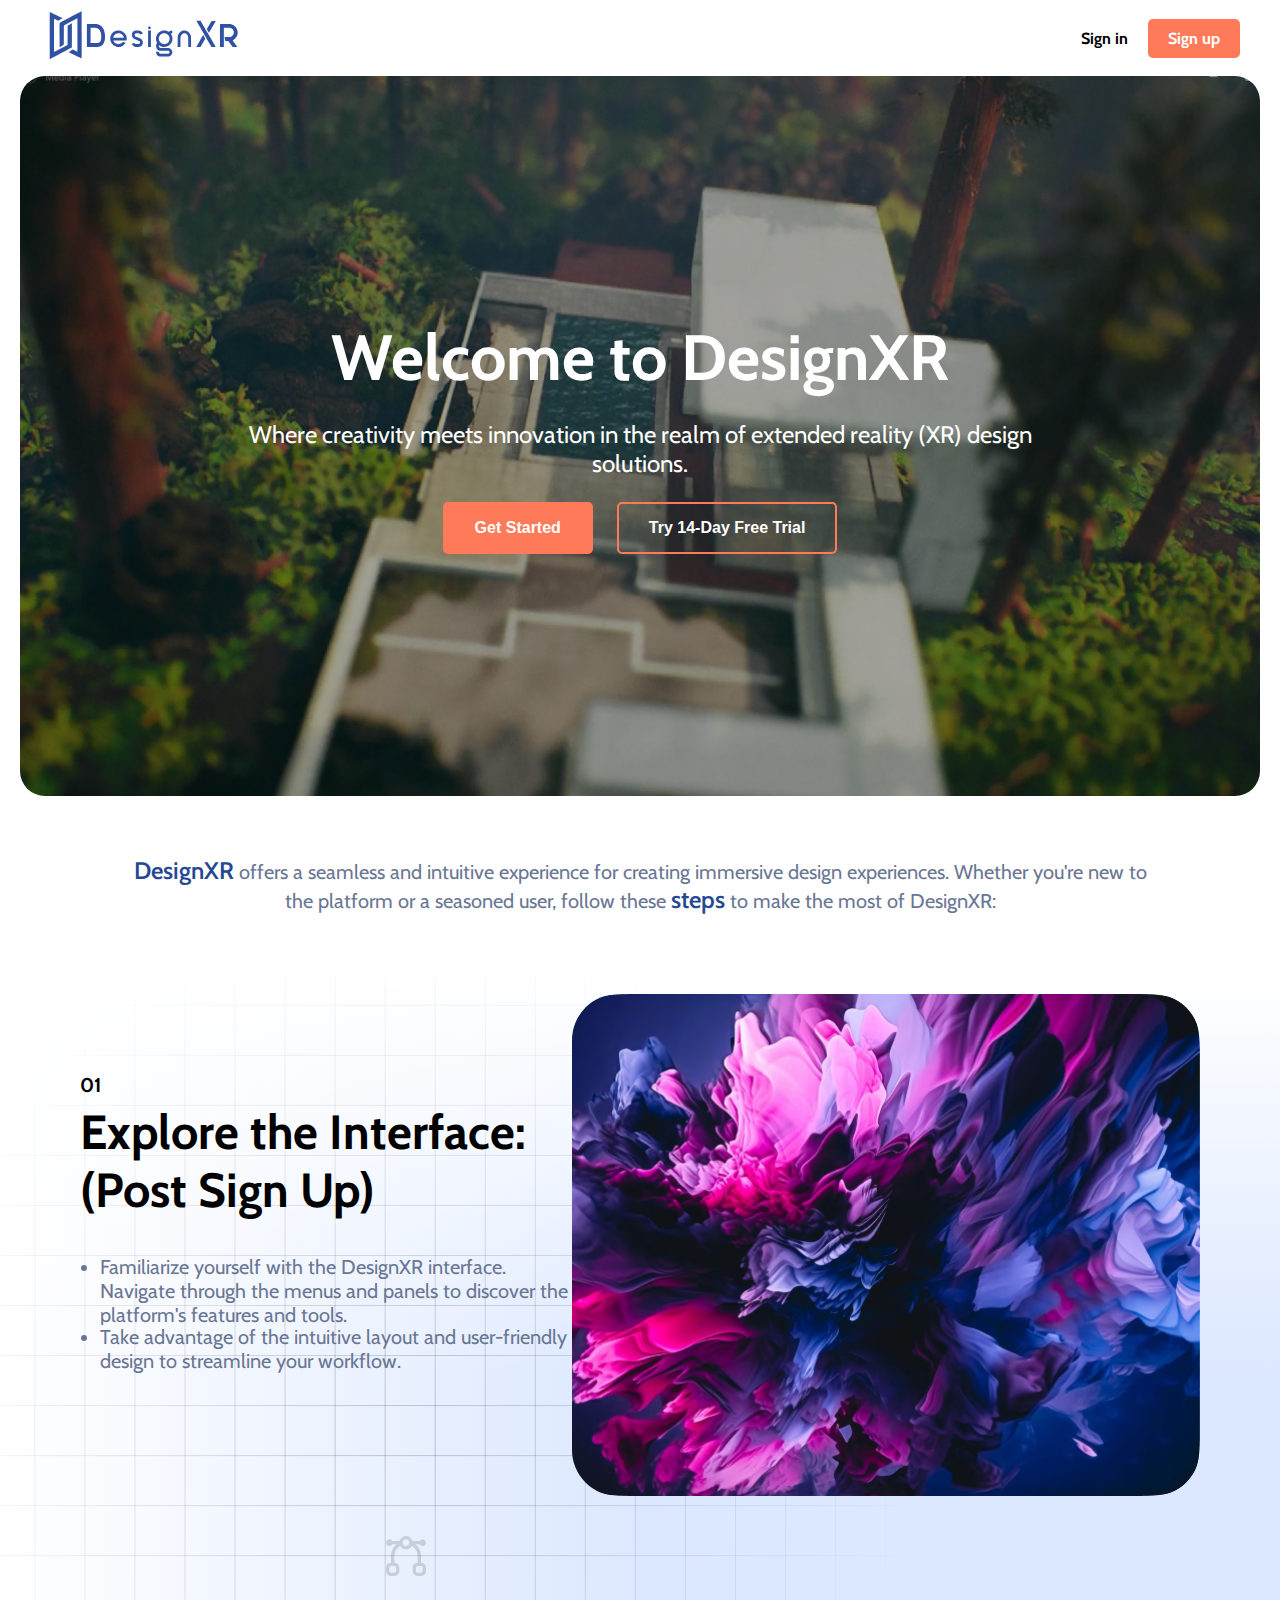
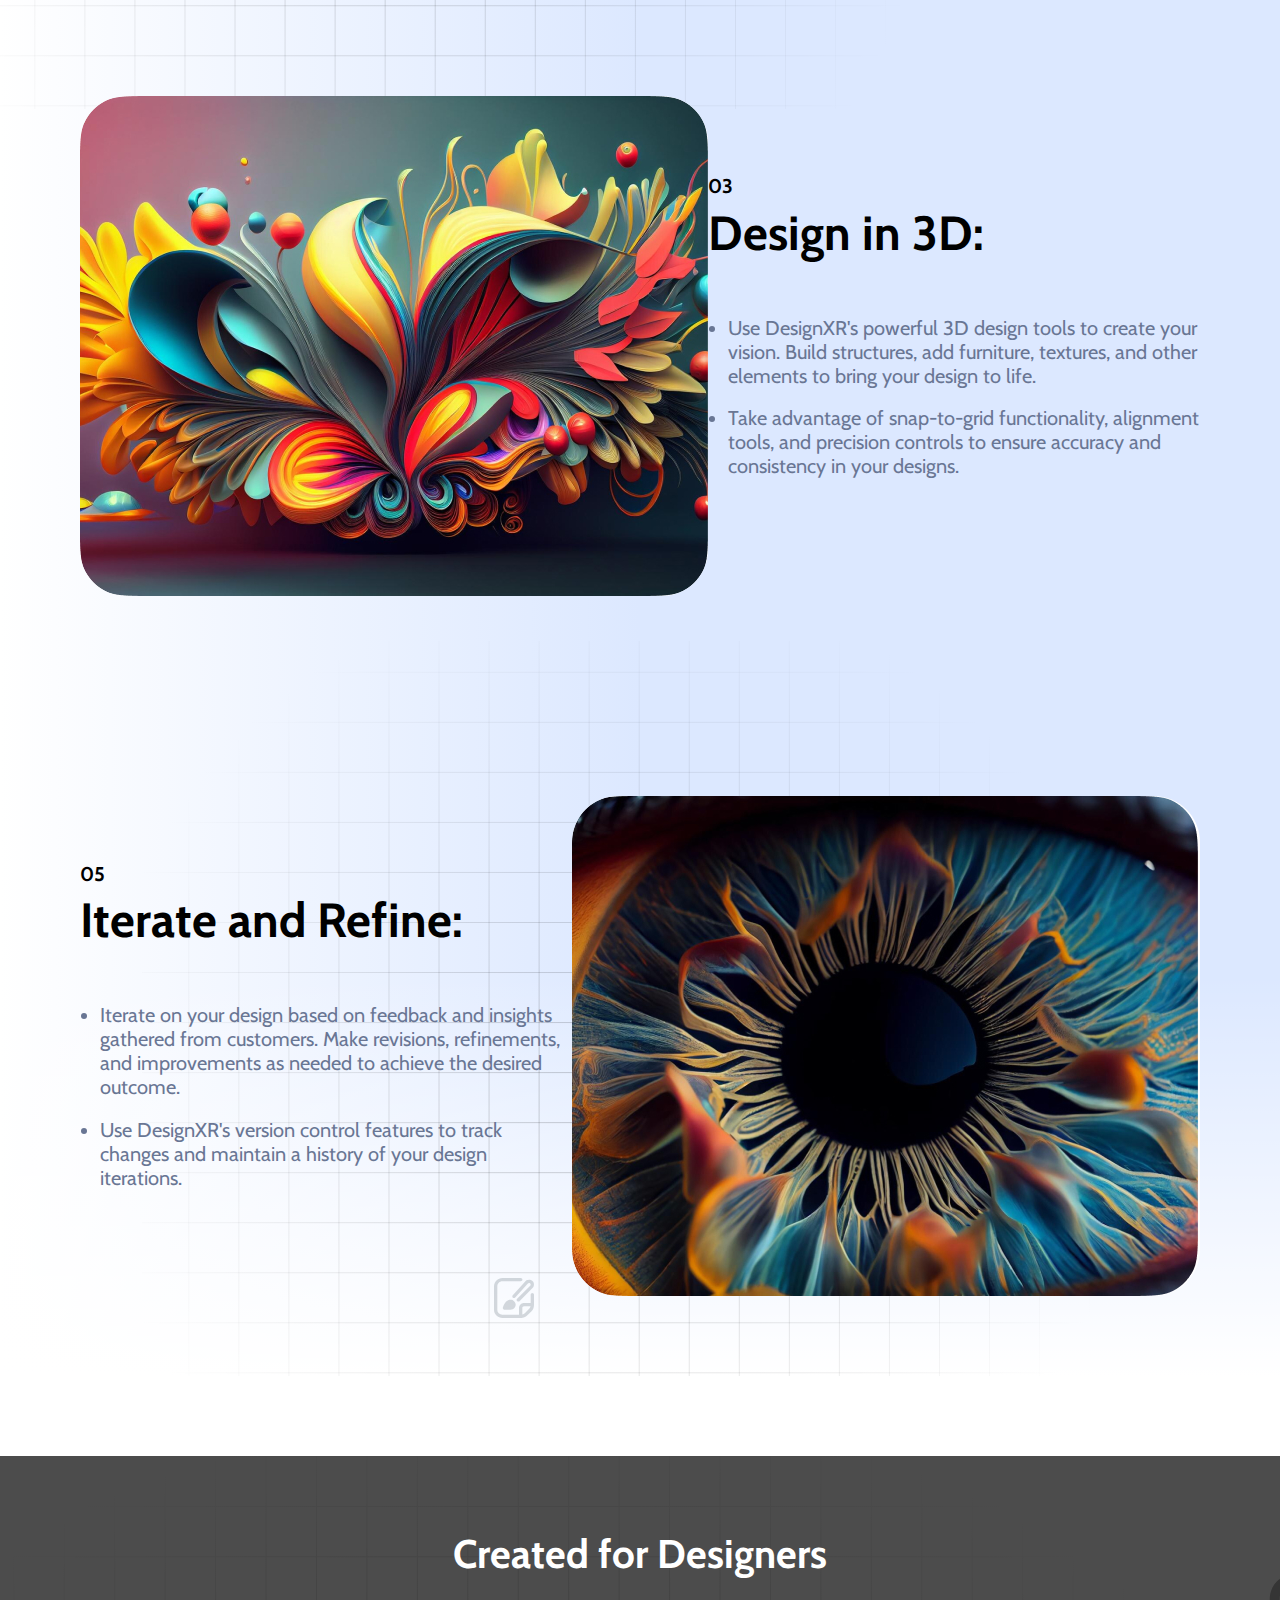
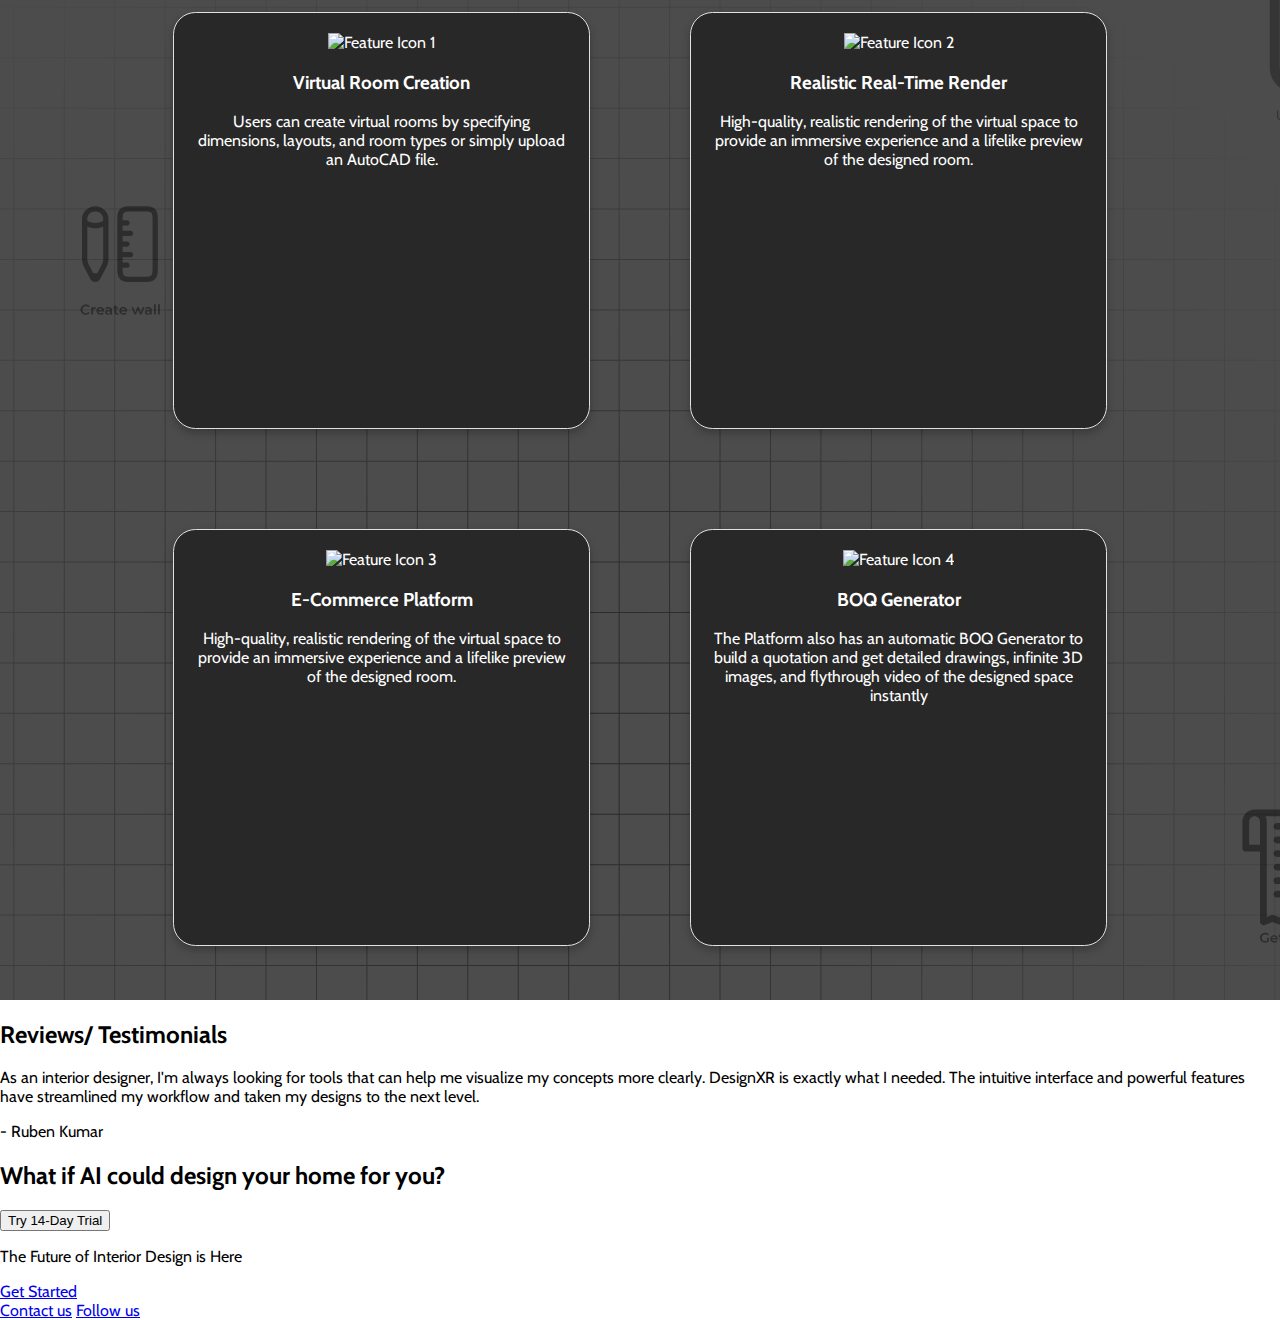
==== index.html @ db1ee795 "Landing page - Initial commit" ====
<!DOCTYPE html>
<html lang="en">
  <head>
    <meta charset="UTF-8" />
    <meta name="viewport" content="width=device-width, initial-scale=1.0" />
    <title>DesignXR</title>
    <link rel="preconnect" href="https://fonts.googleapis.com" />
    <link rel="preconnect" href="https://fonts.gstatic.com" crossorigin />
    <link
      href="https://fonts.googleapis.com/css2?family=Cabin:ital,wght@0,400..700;1,400..700&display=swap"
      rel="stylesheet"
    />
    <link rel="stylesheet" href="styles.css" />
  </head>
  <body>
    <header>
      <nav class="navbar">
        <div class="logo"><img src="assets/logo.svg" /></div>
        <div class="nav-links">
          <a href="#">Sign in</a>
          <a href="#" class="signup-btn">Sign up</a>
        </div>
      </nav>
      <div class="hero-section">
        <div class="hero-content">
          <h1>Welcome to DesignXR</h1>
          <p>
            Where creativity meets innovation in the realm of extended reality
            (XR) design solutions.
          </p>
          <div class="hero-buttons">
            <button class="cta-button">Get Started</button>
            <button class="cta-button secondary">Try 14-Day Free Trial</button>
          </div>
        </div>
      </div>
    </header>
    <main>
      <section class="intro-section">
        <p>
          <span class="blue-24">DesignXR</span> offers a seamless and intuitive
          experience for creating immersive design experiences. Whether you're
          new to the platform or a seasoned user, follow these
          <span class="blue-24">steps</span> to make the most of DesignXR:
        </p>
      </section>
      <section class="feature-section">
        <div class="feature-card left content-1">
          <div class="feature-content">
            <div class="vertical-scroll card-count syncscroll" name="section-1">
              <h2 class="scroll-item">01</h2>
              <h2 class="scroll-item">02</h2>
            </div>

            <div
              class="vertical-scroll card-heading syncscroll"
              name="section-1"
              style="max-height: 120px"
            >
              <h1 class="scroll-item">
                <div>Explore the Interface:</div>
                (Post Sign Up)
              </h1>
              <h1 class="scroll-item">Create a New Project:</h1>
            </div>

            <div
              class="vertical-scroll card-point-1 syncscroll"
              name="section-1"
              style="max-height: 70px"
            >
              <ul>
                <li>
                  Familiarize yourself with the DesignXR interface. Navigate
                  through the menus and panels to discover the platform's
                  features and tools.
                </li>
              </ul>
              <ul>
                <li>
                  Start by creating a new project from scratch or choose from a
                  template to kickstart your design process.
                </li>
              </ul>
            </div>
            <div
              class="vertical-scroll card-point-2 syncscroll"
              name="section-1"
              style="max-height: 70px"
            >
              <ul>
                <li>
                  Take advantage of the intuitive layout and user-friendly
                  design to streamline your workflow.
                </li>
              </ul>
              <ul>
                <li>
                  Name your project and set the appropriate settings, such as
                  dimensions and units, to match your design requirements.
                </li>
              </ul>
            </div>
          </div>
          <div
            class="feature-images horizontal-scroll syncscroll"
            name="section-1"
          >
            <img src="assets/steps/step1.jpeg" alt="Step 1 - Image" />
            <img src="assets/steps/step2.jpeg" alt="Step 2 - Image" />
          </div>
        </div>
        <div class="feature-card right content-2">
          <div class="feature-content">
            <div class="vertical-scroll card-count syncscroll" name="section-2">
              <h2 class="scroll-item">03</h2>
              <h2 class="scroll-item">04</h2>
            </div>

            <div
              class="vertical-scroll card-heading syncscroll"
              name="section-2"
            >
              <h1 class="scroll-item">Design in 3D:</h1>
              <h1 class="scroll-item">Customize and Personalize:</h1>
            </div>

            <div
              class="vertical-scroll card-point-1 syncscroll"
              name="section-2"
            >
              <ul>
                <li>
                  Use DesignXR's powerful 3D design tools to create your vision.
                  Build structures, add furniture, textures, and other elements
                  to bring your design to life.
                </li>
              </ul>
              <ul>
                <li>
                  Take advantage of snap-to-grid functionality, alignment tools,
                  and precision controls to ensure accuracy and consistency in
                  your designs.
                </li>
              </ul>
            </div>
            <div
              class="vertical-scroll card-point-2 syncscroll"
              name="section-2"
            >
              <ul>
                <li>
                  Take advantage of snap-to-grid functionality, alignment tools,
                  and precision controls to ensure accuracy and consistency in
                  your designs.
                </li>
              </ul>
              <ul>
                <li>
                  Tailor your design to meet your exact specifications. Adjust
                  colors, materials, lighting, and other parameters to achieve
                  the desired look and feel.
                </li>
              </ul>
            </div>
          </div>
          <div
            class="feature-images horizontal-scroll syncscroll"
            name="section-2"
          >
            <img src="assets/steps/step3.jpeg" alt="Step 3 - Image" />
            <img src="assets/steps/step4.jpeg" alt="Step 4 - Image" />
          </div>
        </div>
        <div class="feature-card left content-3">
          <div class="feature-content">
            <div class="vertical-scroll card-count syncscroll" name="section-3">
              <h2 class="scroll-item">05</h2>
              <h2 class="scroll-item">06</h2>
            </div>

            <div
              class="vertical-scroll card-heading syncscroll"
              name="section-3"
            >
              <h1 class="scroll-item">Iterate and Refine:</h1>
              <h1 class="scroll-item">Finalize and Export:</h1>
            </div>

            <div
              class="vertical-scroll card-point-1 syncscroll"
              name="section-3"
              style="max-height: 115px"
            >
              <ul style="margin-bottom: 50px">
                <li>
                  Iterate on your design based on feedback and insights gathered
                  from customers. Make revisions, refinements, and improvements
                  as needed to achieve the desired outcome.
                </li>
              </ul>
              <ul>
                <li>
                  Once you're satisfied with your design, finalize it for
                  presentation or delivery. Export high-quality images, videos,
                  or interactive experiences to share with others or incorporate
                  into your project deliverables.
                </li>
              </ul>
            </div>
            <div
              class="vertical-scroll card-point-2 syncscroll"
              name="section-3"
              style="max-height: 90px"
            >
              <ul style="margin-bottom: 40px">
                <li>
                  Use DesignXR's version control features to track changes and
                  maintain a history of your design iterations.
                </li>
              </ul>
              <ul>
                <li>
                  Choose the appropriate file format and resolution to ensure
                  compatibility and optimal performance across different
                  platforms and devices.
                </li>
              </ul>
            </div>
          </div>
          <div
            class="feature-images horizontal-scroll syncscroll"
            name="section-3"
          >
            <img src="assets/steps/step5.jpeg" alt="Step 5 - Image" />
            <img src="assets/steps/step6.jpeg" alt="Step 6 - Image" />
          </div>
        </div>
      </section>
      <section class="features-section">
        <h2 class="features-title">Created for Designers</h2>
        <div class="features-grid">
          <div class="feature-item">
            <img src="https://via.placeholder.com/100" alt="Feature Icon 1" />
            <h3>Virtual Room Creation</h3>
            <p>
              Users can create virtual rooms by specifying dimensions, layouts,
              and room types or simply upload an AutoCAD file.
            </p>
          </div>
          <div class="feature-item">
            <img src="https://via.placeholder.com/100" alt="Feature Icon 2" />
            <h3>Realistic Real-Time Render</h3>
            <p>
              High-quality, realistic rendering of the virtual space to provide
              an immersive experience and a lifelike preview of the designed
              room.
            </p>
          </div>
          <div class="feature-item">
            <img src="https://via.placeholder.com/100" alt="Feature Icon 3" />
            <h3>E-Commerce Platform</h3>
            <p>
              High-quality, realistic rendering of the virtual space to provide
              an immersive experience and a lifelike preview of the designed
              room.
            </p>
          </div>
          <div class="feature-item">
            <img src="https://via.placeholder.com/100" alt="Feature Icon 4" />
            <h3>BOQ Generator</h3>
            <p>
              The Platform also has an automatic BOQ Generator to build a
              quotation and get detailed drawings, infinite 3D images, and
              flythrough video of the designed space instantly
            </p>
          </div>
        </div>
      </section>
      <section class="testimonials-section">
        <h2>Reviews/ Testimonials</h2>
        <div class="testimonial">
          <p>
            As an interior designer, I'm always looking for tools that can help
            me visualize my concepts more clearly. DesignXR is exactly what I
            needed. The intuitive interface and powerful features have
            streamlined my workflow and taken my designs to the next level.
          </p>
          <p class="author">- Ruben Kumar</p>
        </div>
      </section>
      <section class="cta-section">
        <h2>What if AI could design your home for you?</h2>
        <button class="cta-button">Try 14-Day Trial</button>
      </section>
    </main>
    <footer>
      <p>The Future of Interior Design is Here</p>
      <div class="footer-links">
        <a href="#">Get Started</a>
        <div class="social-links">
          <a href="#">Contact us</a>
          <a href="#">Follow us</a>
        </div>
      </div>
    </footer>

    <script src="syncscroll.js"></script>
  </body>
</html>
---- styles.css ----
/* styles.css */

body, html {
    margin: 0;
    padding: 0;
    font-family: "Cabin", Arial, sans-serif;
}

header {
    padding: 0px 20px;
    text-align: center;
}

.navbar {
    display: flex;
    justify-content: space-between;
    align-items: center;
    padding: 10px 20px;
}

.navbar .logo {
    font-size: 24px;
    font-weight: bold;
}

.navbar .nav-links {
    display: flex;
    gap: 20px;
    align-items: baseline;
}

.navbar .nav-links a {
    text-decoration: none;
    color: #000;
    font-weight: bold;
}

.navbar .signup-btn {
    background-color: #ff7a59;
    color: #fff !important;
    padding: 10px 20px;
    border-radius: 5px;
}

.hero-section {
    background-image: url('assets/background/bg1.jpeg');
    background-size: cover;
    background-position: center;
    color: #fff;
    padding: 60px 20px;
    text-align: center;
    border-radius: 25px;
    height: 600px;
    display: flex;
    align-items: center;
    justify-content: center;
}

.hero-section h1 {
    font-size: 64px;
    font-weight: 700;
    margin: 0;
}

.hero-section p {
    font-size: 24px;
    max-width: 846px;
}

.hero-buttons {
    margin-top: 20px;
}

.hero-buttons .cta-button {
    background-color: #ff7a59;
    color: #fff;
    border: 2px solid #ff7a59;
    padding: 15px 30px;
    border-radius: 5px;
    margin: 0 10px;
    cursor: pointer;
    font-size: 16px;
    font-weight: bold;
}

.hero-buttons .cta-button.secondary {
    background-color: transparent;
}

.intro-section {
    padding: 40px 20px;
    text-align: center;
    display: flex;
    justify-content: center;
    align-items: center;
}

.intro-section p{
    max-width: 1024px;
    font-size: 20px;
    font-weight: 400;
    color: #697694;
}

.intro-section p .blue-24{
    font-size: 24px;
    font-weight: 600;
    color: #254794;
}


.feature-section {
    display: flex;
    flex-wrap: wrap;
    justify-content: center;
    padding: 0px 80px;
    gap: 20px;
    background: 
    url('assets/background/grid-bg2.svg') top left no-repeat,
    url('assets/background/grid-bg3.svg') bottom right no-repeat,
    linear-gradient(to top, rgba(255,255,255,1) 0%, rgba(255,255,255,0) 20%, rgba(255,255,255,0) 100%),
    linear-gradient(to bottom, rgba(255,255,255,1) 0%, rgba(255,255,255,0) 20%, rgba(255,255,255,0) 100%),
    linear-gradient(to right, transparent 0%,rgba(220,232,255,0.5) 25%, rgba(220,232,255,1) 50%, rgba(220,232,255,1) 100%),
    linear-gradient(to bottom, rgba(255,255,255,0) 0%, rgba(255,255,255,0) 20%, rgba(255,255,255,1) 50%, rgba(255,255,255,0) 80%, rgba(255,255,255,0) 100%);
    /* Adjust the size and position of the images if needed */
    background-size: auto, auto, contain, cover, cover; /* Adjust sizes as needed */
}

.feature-card {
    background-size: contain;
    display: flex;
    align-items: center;
    justify-content: space-between;
    flex: 0 0 100%;
    scroll-snap-align: start;
    box-sizing: border-box;
    padding: 80px 0;
}

.content-1{
    padding-top: 0;
}

.feature-card.right {
    flex-direction: row-reverse;
}

.vertical-scroll{
    display: flex;
    flex-direction: column;
    overflow-y: auto; /* Enable vertical scroll */
    scroll-snap-type: y mandatory;
    scroll-behavior: smooth;
    scrollbar-width: none; /* Hide scrollbar for Firefox */
    -ms-overflow-style: none;  /* Hide scrollbar for Internet Explorer and Edge */
}

.vertical-scroll.card-count{
    max-height: 20px;
}

.vertical-scroll.card-heading{
    margin-top: 8px;
    max-height: 80px;
}

.vertical-scroll.card-point-1{
    margin-top: 32px;
    max-height: 90px;
}

.vertical-scroll.card-point-2{
    max-height: 90px;
}

.vertical-scroll .scroll-item{
    scroll-snap-align: start;
    flex: 0 0 100%;
}

.feature-card .feature-content h2{
    flex: 0 0 100%;
    font-size: 20px;
    font-weight: 700;
    line-height: 20px;
    margin-bottom: 8px;
}

.feature-card .feature-content h1{
    flex: 0 0 100%;
    font-size: 48px;
    font-weight: 700;
    margin-top: 0;
}

.feature-card .feature-content ul{
    flex: 0 0 100%;
    font-size: 20px;
    font-weight: 400;
    margin-top: 0;
    max-width: 580px;
    color: #697694;
    margin-left: -20px;
}

.horizontal-scroll{
    display: flex;
    overflow-x: auto; /* Enable horizontal scroll */
    scroll-snap-type: x mandatory;
    scroll-behavior: smooth;
    scrollbar-width: none; /* Hide scrollbar for Firefox */
    -ms-overflow-style: none;  /* Hide scrollbar for Internet Explorer and Edge */
}

.feature-card img {
    flex: 0 0 100%;
    scroll-snap-align: start;
    border-radius: 5px;
    margin-left: 20px;
}

.feature-card .feature-images{
    max-width: 628px;
    border-radius: 46px;
    margin-top: 20px;
}

.features-section {
    background-image: url('assets/background/grid-bg4.svg');
    background-size: cover;
    background-color: rgba(0,0,0,0.7);
    height: 1064px;
    margin-top: 80px;
    padding: 40px 10px;
    text-align: center;
}

.features-title{
    font-size: 40px;
    font-weight: 700;
    color: #fff;
    line-height: 50px;
}

.features-grid {
    display: flex;
    flex-wrap: wrap;
    justify-content: center;
    gap: 100px;
    margin-top: 20px;
}

.feature-item {
    flex: 1 1 calc(50% - 10px);
    text-align: center;
    background-color: #282828;
    color: #fff;
    border: 0.75px solid #dee2e6;
    box-shadow: 0 4px 8px rgba(0, 0, 0, 0.25);
    border-radius: 22.5px;
    padding: 20px;
    max-width: 375px;
    height: 375px;
}
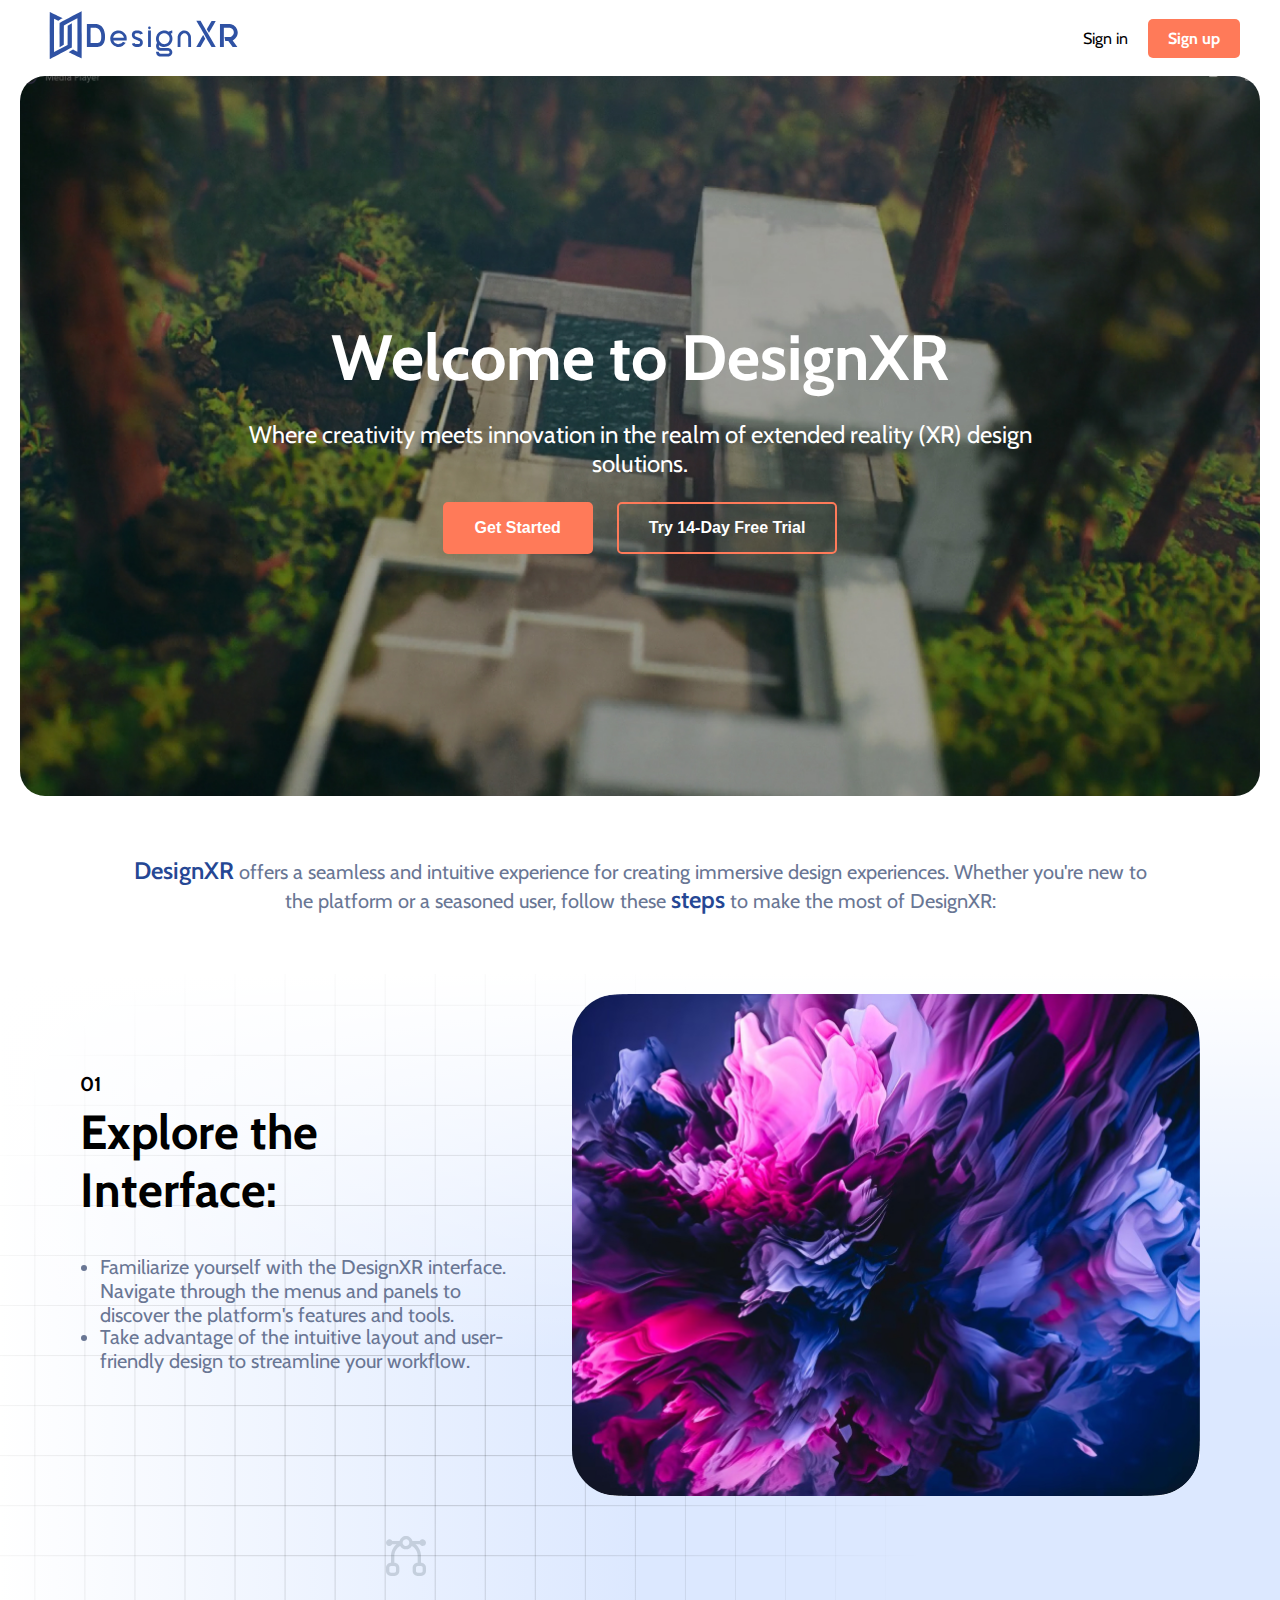
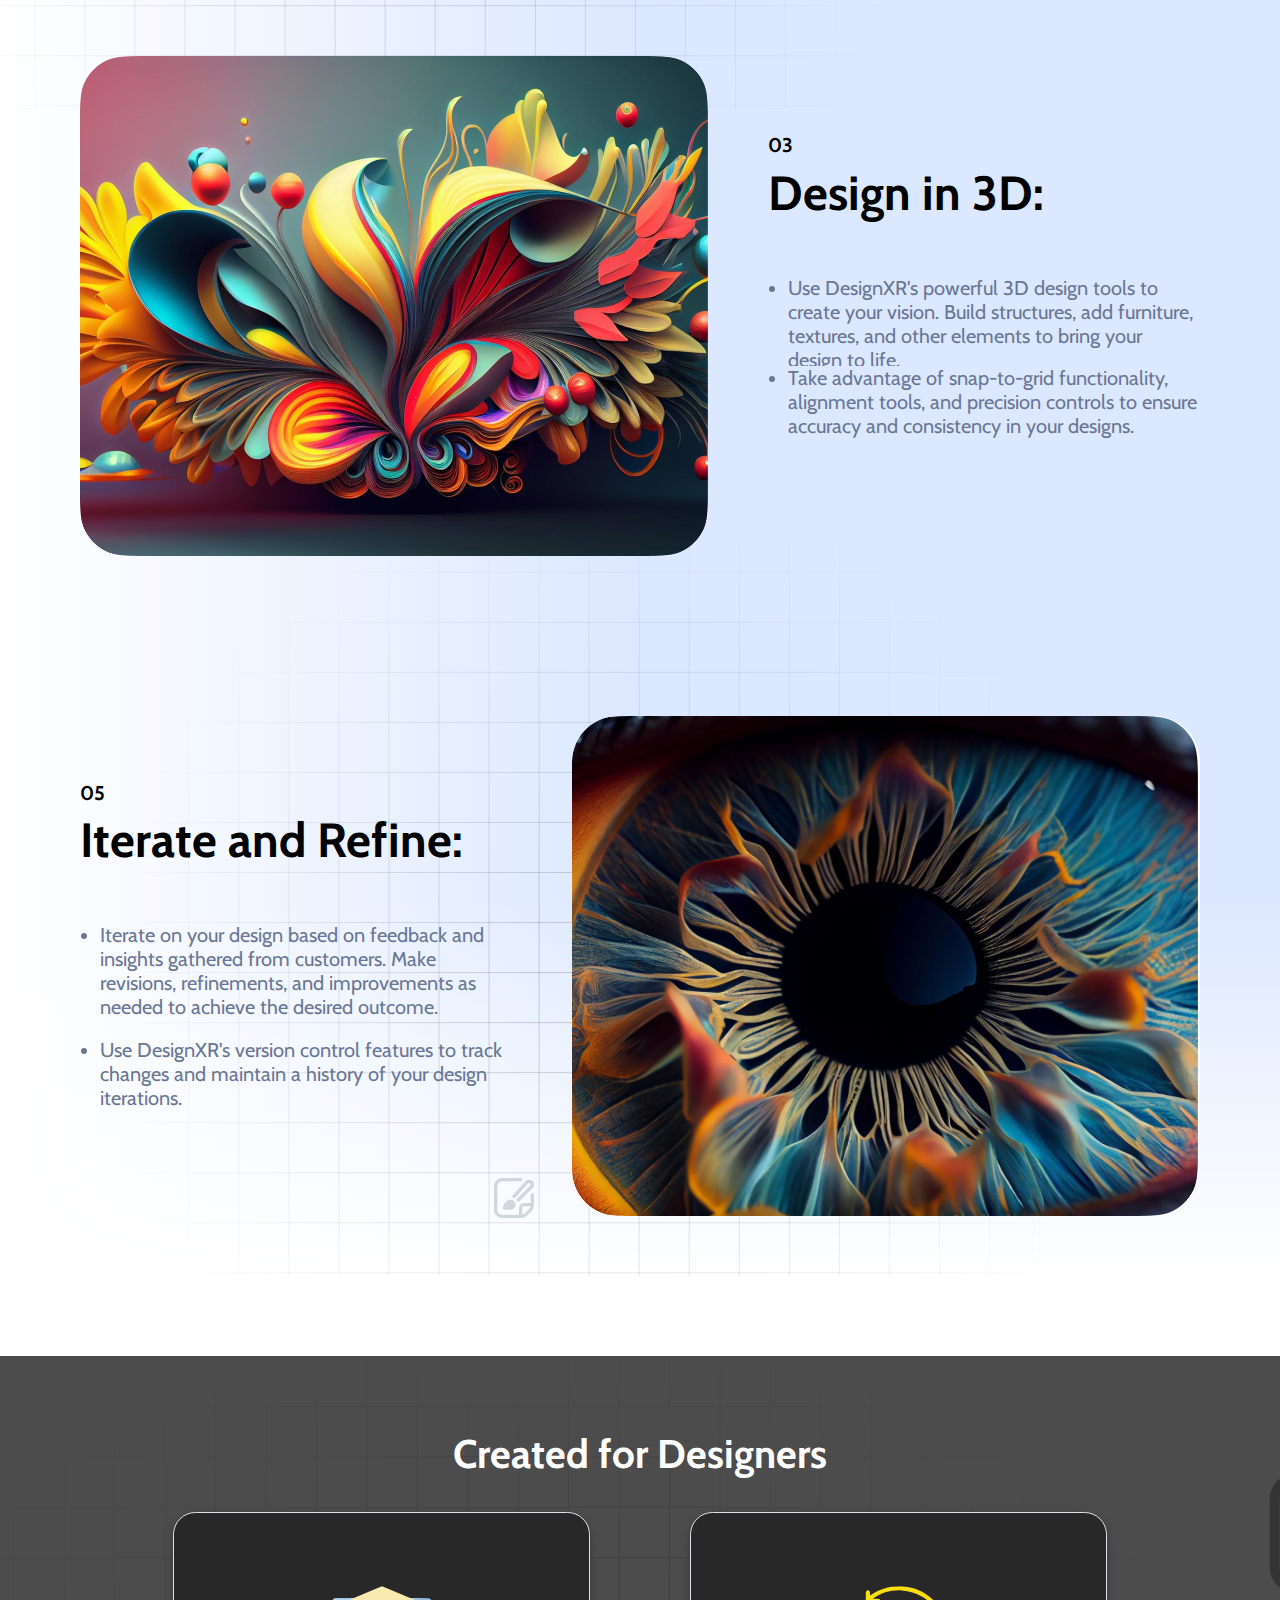
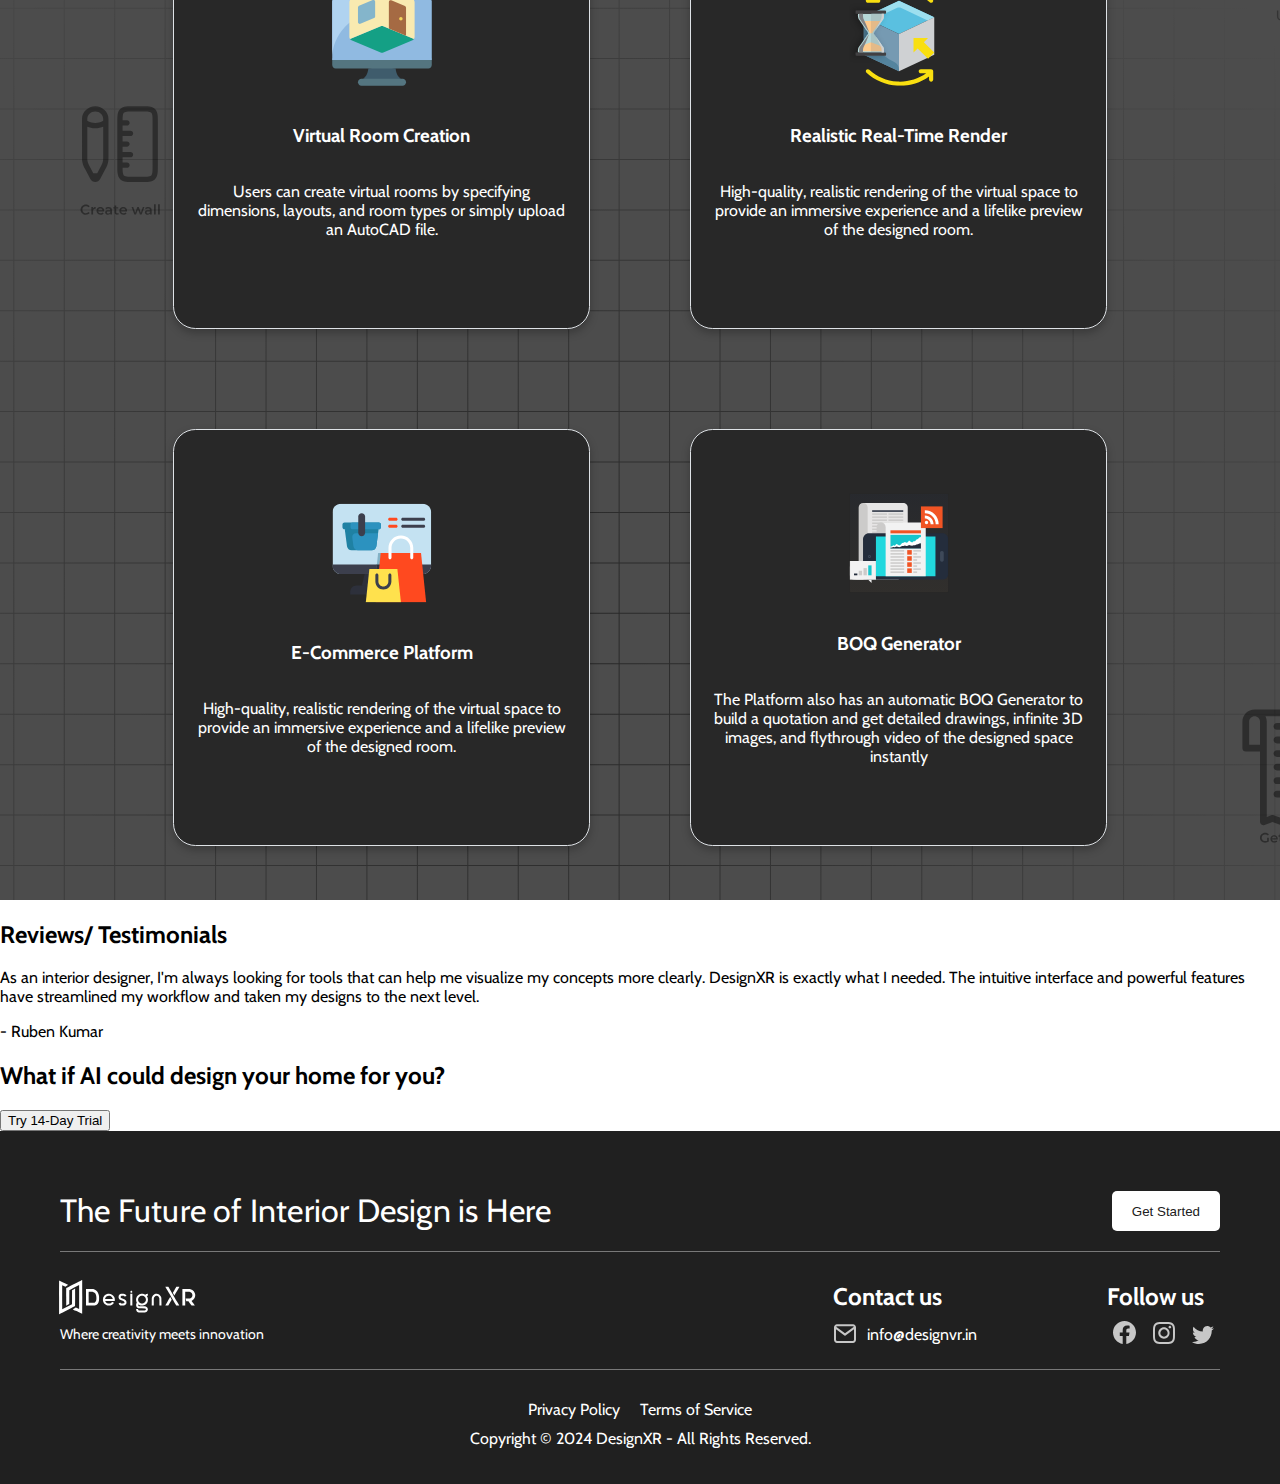
==== commit 466521d1: "Features & Footer section updated" ====
--- a/index.html
+++ b/index.html
@@ -17,7 +17,7 @@
       <nav class="navbar">
         <div class="logo"><img src="assets/logo.svg" /></div>
         <div class="nav-links">
-          <a href="#">Sign in</a>
+          <a href="#" style="font-weight: 300">Sign in</a>
           <a href="#" class="signup-btn">Sign up</a>
         </div>
       </nav>
@@ -44,7 +44,7 @@
           <span class="blue-24">steps</span> to make the most of DesignXR:
         </p>
       </section>
-      <section class="feature-section">
+      <section class="steps-section">
         <div class="feature-card left content-1">
           <div class="feature-content">
             <div class="vertical-scroll card-count syncscroll" name="section-1">
@@ -241,7 +241,7 @@
         <h2 class="features-title">Created for Designers</h2>
         <div class="features-grid">
           <div class="feature-item">
-            <img src="https://via.placeholder.com/100" alt="Feature Icon 1" />
+            <img src="assets/grid/img-1.svg" alt="Feature Icon 1" />
             <h3>Virtual Room Creation</h3>
             <p>
               Users can create virtual rooms by specifying dimensions, layouts,
@@ -249,7 +249,7 @@
             </p>
           </div>
           <div class="feature-item">
-            <img src="https://via.placeholder.com/100" alt="Feature Icon 2" />
+            <img src="assets/grid/img-2.svg" alt="Feature Icon 2" />
             <h3>Realistic Real-Time Render</h3>
             <p>
               High-quality, realistic rendering of the virtual space to provide
@@ -258,7 +258,7 @@
             </p>
           </div>
           <div class="feature-item">
-            <img src="https://via.placeholder.com/100" alt="Feature Icon 3" />
+            <img src="assets/grid/img-3.svg" alt="Feature Icon 3" />
             <h3>E-Commerce Platform</h3>
             <p>
               High-quality, realistic rendering of the virtual space to provide
@@ -267,7 +267,7 @@
             </p>
           </div>
           <div class="feature-item">
-            <img src="https://via.placeholder.com/100" alt="Feature Icon 4" />
+            <img src="assets/grid/img-4.svg" alt="Feature Icon 4" />
             <h3>BOQ Generator</h3>
             <p>
               The Platform also has an automatic BOQ Generator to build a
@@ -294,14 +294,50 @@
         <button class="cta-button">Try 14-Day Trial</button>
       </section>
     </main>
-    <footer>
-      <p>The Future of Interior Design is Here</p>
-      <div class="footer-links">
-        <a href="#">Get Started</a>
-        <div class="social-links">
-          <a href="#">Contact us</a>
-          <a href="#">Follow us</a>
-        </div>
+    <footer class="footer">
+      <div class="footer-content">
+        <div class="footer-top">
+          <div>The Future of Interior Design is Here</div>
+          <button class="get-started-btn">Get Started</button>
+        </div>
+        <div class="footer-middle">
+          <div class="footer-left">
+            <img
+              src="assets/logo-white.svg"
+              alt="Design XR Logo"
+              class="footer-logo"
+            />
+            <div>Where creativity meets innovation</div>
+          </div>
+          <div class="footer-right">
+            <div class="contact-us">
+              <h3>Contact us</h3>
+              <div class="contact-mail">
+                <img src="assets/icons/mail.svg" alt="Mail" />
+                <a href="mailto:info@designvr.in">info@designvr.in</a><br />
+              </div>
+            </div>
+            <div class="follow-us">
+              <h3>Follow us</h3>
+              <div class="social-icons">
+                <a href="#"
+                  ><img src="assets/icons/facebook.svg" alt="Facebook"
+                /></a>
+                <a href="#"
+                  ><img src="assets/icons/instagram.svg" alt="Instagram"
+                /></a>
+                <a href="#"
+                  ><img src="assets/icons/twitter.svg" alt="Twitter"
+                /></a>
+              </div>
+            </div>
+          </div>
+        </div>
+      </div>
+      <div class="footer-bottom">
+        <a href="#">Privacy Policy</a>
+        <a href="#">Terms of Service</a>
+        <p>Copyright © 2024 DesignXR - All Rights Reserved.</p>
       </div>
     </footer>
 
--- a/styles.css
+++ b/styles.css
@@ -1,264 +1,441 @@
 /* styles.css */
 
-body, html {
-    margin: 0;
-    padding: 0;
-    font-family: "Cabin", Arial, sans-serif;
+body,
+html {
+  margin: 0;
+  padding: 0;
+  font-family: "Cabin", Arial, sans-serif;
 }
 
 header {
-    padding: 0px 20px;
-    text-align: center;
+  padding: 0px 20px;
+  text-align: center;
 }
 
 .navbar {
-    display: flex;
-    justify-content: space-between;
-    align-items: center;
-    padding: 10px 20px;
+  display: flex;
+  justify-content: space-between;
+  align-items: center;
+  padding: 10px 20px;
 }
 
 .navbar .logo {
-    font-size: 24px;
-    font-weight: bold;
+  font-size: 24px;
+  font-weight: bold;
 }
 
 .navbar .nav-links {
-    display: flex;
-    gap: 20px;
-    align-items: baseline;
+  display: flex;
+  gap: 20px;
+  align-items: baseline;
 }
 
 .navbar .nav-links a {
-    text-decoration: none;
-    color: #000;
-    font-weight: bold;
+  text-decoration: none;
+  color: #000;
+  font-weight: bold;
 }
 
 .navbar .signup-btn {
-    background-color: #ff7a59;
-    color: #fff !important;
-    padding: 10px 20px;
-    border-radius: 5px;
+  background-color: #ff7a59;
+  color: #fff !important;
+  padding: 10px 20px;
+  border-radius: 5px;
 }
 
 .hero-section {
-    background-image: url('assets/background/bg1.jpeg');
-    background-size: cover;
-    background-position: center;
-    color: #fff;
-    padding: 60px 20px;
-    text-align: center;
-    border-radius: 25px;
-    height: 600px;
-    display: flex;
-    align-items: center;
-    justify-content: center;
+  background-image: url("assets/background/bg1.jpeg");
+  background-size: cover;
+  background-position: center;
+  color: #fff;
+  padding: 60px 20px;
+  text-align: center;
+  border-radius: 25px;
+  height: 600px;
+  display: flex;
+  align-items: center;
+  justify-content: center;
 }
 
 .hero-section h1 {
-    font-size: 64px;
-    font-weight: 700;
-    margin: 0;
+  font-size: 64px;
+  font-weight: 700;
+  margin: 0;
 }
 
 .hero-section p {
-    font-size: 24px;
-    max-width: 846px;
+  font-size: 24px;
+  max-width: 846px;
 }
 
 .hero-buttons {
-    margin-top: 20px;
+  margin-top: 20px;
 }
 
 .hero-buttons .cta-button {
-    background-color: #ff7a59;
-    color: #fff;
-    border: 2px solid #ff7a59;
-    padding: 15px 30px;
-    border-radius: 5px;
-    margin: 0 10px;
-    cursor: pointer;
-    font-size: 16px;
-    font-weight: bold;
+  background-color: #ff7a59;
+  color: #fff;
+  border: 2px solid #ff7a59;
+  padding: 15px 30px;
+  border-radius: 5px;
+  margin: 0 10px;
+  cursor: pointer;
+  font-size: 16px;
+  font-weight: bold;
 }
 
 .hero-buttons .cta-button.secondary {
-    background-color: transparent;
+  background-color: transparent;
 }
 
 .intro-section {
-    padding: 40px 20px;
-    text-align: center;
-    display: flex;
-    justify-content: center;
-    align-items: center;
-}
-
-.intro-section p{
-    max-width: 1024px;
-    font-size: 20px;
-    font-weight: 400;
-    color: #697694;
-}
-
-.intro-section p .blue-24{
-    font-size: 24px;
-    font-weight: 600;
-    color: #254794;
-}
-
-
-.feature-section {
-    display: flex;
-    flex-wrap: wrap;
-    justify-content: center;
-    padding: 0px 80px;
-    gap: 20px;
-    background: 
-    url('assets/background/grid-bg2.svg') top left no-repeat,
-    url('assets/background/grid-bg3.svg') bottom right no-repeat,
-    linear-gradient(to top, rgba(255,255,255,1) 0%, rgba(255,255,255,0) 20%, rgba(255,255,255,0) 100%),
-    linear-gradient(to bottom, rgba(255,255,255,1) 0%, rgba(255,255,255,0) 20%, rgba(255,255,255,0) 100%),
-    linear-gradient(to right, transparent 0%,rgba(220,232,255,0.5) 25%, rgba(220,232,255,1) 50%, rgba(220,232,255,1) 100%),
-    linear-gradient(to bottom, rgba(255,255,255,0) 0%, rgba(255,255,255,0) 20%, rgba(255,255,255,1) 50%, rgba(255,255,255,0) 80%, rgba(255,255,255,0) 100%);
-    /* Adjust the size and position of the images if needed */
-    background-size: auto, auto, contain, cover, cover; /* Adjust sizes as needed */
-}
-
-.feature-card {
-    background-size: contain;
-    display: flex;
-    align-items: center;
-    justify-content: space-between;
-    flex: 0 0 100%;
-    scroll-snap-align: start;
-    box-sizing: border-box;
-    padding: 80px 0;
-}
-
-.content-1{
-    padding-top: 0;
-}
-
-.feature-card.right {
-    flex-direction: row-reverse;
-}
-
-.vertical-scroll{
-    display: flex;
-    flex-direction: column;
-    overflow-y: auto; /* Enable vertical scroll */
-    scroll-snap-type: y mandatory;
-    scroll-behavior: smooth;
-    scrollbar-width: none; /* Hide scrollbar for Firefox */
-    -ms-overflow-style: none;  /* Hide scrollbar for Internet Explorer and Edge */
-}
-
-.vertical-scroll.card-count{
-    max-height: 20px;
-}
-
-.vertical-scroll.card-heading{
-    margin-top: 8px;
-    max-height: 80px;
-}
-
-.vertical-scroll.card-point-1{
-    margin-top: 32px;
-    max-height: 90px;
-}
-
-.vertical-scroll.card-point-2{
-    max-height: 90px;
-}
-
-.vertical-scroll .scroll-item{
-    scroll-snap-align: start;
-    flex: 0 0 100%;
-}
-
-.feature-card .feature-content h2{
-    flex: 0 0 100%;
-    font-size: 20px;
-    font-weight: 700;
-    line-height: 20px;
-    margin-bottom: 8px;
-}
-
-.feature-card .feature-content h1{
-    flex: 0 0 100%;
-    font-size: 48px;
-    font-weight: 700;
-    margin-top: 0;
-}
-
-.feature-card .feature-content ul{
-    flex: 0 0 100%;
-    font-size: 20px;
-    font-weight: 400;
-    margin-top: 0;
-    max-width: 580px;
-    color: #697694;
-    margin-left: -20px;
-}
-
-.horizontal-scroll{
-    display: flex;
-    overflow-x: auto; /* Enable horizontal scroll */
-    scroll-snap-type: x mandatory;
-    scroll-behavior: smooth;
-    scrollbar-width: none; /* Hide scrollbar for Firefox */
-    -ms-overflow-style: none;  /* Hide scrollbar for Internet Explorer and Edge */
-}
-
-.feature-card img {
-    flex: 0 0 100%;
-    scroll-snap-align: start;
-    border-radius: 5px;
-    margin-left: 20px;
-}
-
-.feature-card .feature-images{
-    max-width: 628px;
-    border-radius: 46px;
-    margin-top: 20px;
+  padding: 40px 20px;
+  text-align: center;
+  display: flex;
+  justify-content: center;
+  align-items: center;
+}
+
+.intro-section p {
+  max-width: 1024px;
+  font-size: 20px;
+  font-weight: 400;
+  color: #697694;
+}
+
+.intro-section p .blue-24 {
+  font-size: 24px;
+  font-weight: 600;
+  color: #254794;
+}
+
+.steps-section {
+  display: flex;
+  flex-wrap: wrap;
+  justify-content: center;
+  padding: 0px 80px;
+  gap: 20px;
+  background: url("assets/background/grid-bg2.svg") top left no-repeat,
+    url("assets/background/grid-bg3.svg") bottom right no-repeat,
+    linear-gradient(
+      to top,
+      rgba(255, 255, 255, 1) 0%,
+      rgba(255, 255, 255, 0) 20%,
+      rgba(255, 255, 255, 0) 100%
+    ),
+    linear-gradient(
+      to bottom,
+      rgba(255, 255, 255, 1) 0%,
+      rgba(255, 255, 255, 0) 20%,
+      rgba(255, 255, 255, 0) 100%
+    ),
+    linear-gradient(
+      to right,
+      transparent 0%,
+      rgba(220, 232, 255, 0.5) 25%,
+      rgba(220, 232, 255, 1) 50%,
+      rgba(220, 232, 255, 1) 100%
+    ),
+    linear-gradient(
+      to bottom,
+      rgba(255, 255, 255, 0) 0%,
+      rgba(255, 255, 255, 0) 20%,
+      rgba(255, 255, 255, 1) 50%,
+      rgba(255, 255, 255, 0) 80%,
+      rgba(255, 255, 255, 0) 100%
+    );
+  /* Adjust the size and position of the images if needed */
+  background-size: auto, auto, contain, cover, cover; /* Adjust sizes as needed */
+}
+
+.steps-section .feature-card {
+  background-size: contain;
+  display: flex;
+  align-items: center;
+  justify-content: space-between;
+  flex: 0 0 100%;
+  scroll-snap-align: start;
+  box-sizing: border-box;
+  padding: 60px 0;
+}
+
+.steps-section .content-1 {
+  padding-top: 0;
+}
+
+.steps-section .feature-card.right {
+  flex-direction: row-reverse;
+}
+
+.steps-section .vertical-scroll {
+  display: flex;
+  flex-direction: column;
+  overflow-y: auto; /* Enable vertical scroll */
+  scroll-snap-type: y mandatory;
+  scroll-behavior: smooth;
+  scrollbar-width: none; /* Hide scrollbar for Firefox */
+  -ms-overflow-style: none; /* Hide scrollbar for Internet Explorer and Edge */
+}
+
+.steps-section .vertical-scroll.card-count {
+  max-height: 20px;
+}
+
+.steps-section .vertical-scroll.card-heading {
+  margin-top: 8px;
+  max-height: 80px;
+}
+
+.steps-section .vertical-scroll.card-point-1 {
+  margin-top: 32px;
+  max-height: 90px;
+}
+
+.steps-section .vertical-scroll.card-point-2 {
+  max-height: 90px;
+}
+
+.steps-section .vertical-scroll .scroll-item {
+  scroll-snap-align: start;
+  flex: 0 0 100%;
+}
+
+.left .feature-content {
+  margin-right: 60px;
+}
+.right .feature-content {
+  margin-left: 60px;
+}
+
+.steps-section .feature-card .feature-content h2 {
+  flex: 0 0 100%;
+  font-size: 20px;
+  font-weight: 700;
+  line-height: 20px;
+  margin-bottom: 8px;
+}
+
+.steps-section .feature-card .feature-content h1 {
+  flex: 0 0 100%;
+  font-size: 48px;
+  font-weight: 700;
+  margin-top: 0;
+}
+
+.steps-section .feature-card .feature-content ul {
+  flex: 0 0 100%;
+  font-size: 20px;
+  font-weight: 400;
+  margin-top: 0;
+  max-width: 580px;
+  color: #697694;
+  margin-left: -20px;
+}
+
+.steps-section .horizontal-scroll {
+  display: flex;
+  overflow-x: auto; /* Enable horizontal scroll */
+  scroll-snap-type: x mandatory;
+  scroll-behavior: smooth;
+  scrollbar-width: none; /* Hide scrollbar for Firefox */
+  -ms-overflow-style: none; /* Hide scrollbar for Internet Explorer and Edge */
+}
+
+.steps-section .feature-card img {
+  flex: 0 0 100%;
+  scroll-snap-align: start;
+  border-radius: 5px;
+  margin-left: 20px;
+}
+
+.steps-section .feature-card .feature-images {
+  max-width: 628px;
+  border-radius: 46px;
+  margin-top: 20px;
 }
 
 .features-section {
-    background-image: url('assets/background/grid-bg4.svg');
-    background-size: cover;
-    background-color: rgba(0,0,0,0.7);
-    height: 1064px;
-    margin-top: 80px;
-    padding: 40px 10px;
-    text-align: center;
-}
-
-.features-title{
-    font-size: 40px;
-    font-weight: 700;
-    color: #fff;
-    line-height: 50px;
-}
-
-.features-grid {
-    display: flex;
-    flex-wrap: wrap;
-    justify-content: center;
-    gap: 100px;
-    margin-top: 20px;
-}
-
-.feature-item {
-    flex: 1 1 calc(50% - 10px);
-    text-align: center;
-    background-color: #282828;
-    color: #fff;
-    border: 0.75px solid #dee2e6;
-    box-shadow: 0 4px 8px rgba(0, 0, 0, 0.25);
-    border-radius: 22.5px;
-    padding: 20px;
-    max-width: 375px;
-    height: 375px;
-}+  background-image: url("assets/background/grid-bg4.svg");
+  background-size: cover;
+  background-color: rgba(0, 0, 0, 0.7);
+  height: 1064px;
+  margin-top: 80px;
+  padding: 40px 10px;
+  text-align: center;
+}
+
+.features-section .features-title {
+  font-size: 40px;
+  font-weight: 700;
+  color: #fff;
+  line-height: 50px;
+}
+
+.features-section .features-grid {
+  display: flex;
+  flex-wrap: wrap;
+  justify-content: center;
+  gap: 100px;
+  margin-top: 20px;
+}
+
+.features-section .feature-item {
+  display: flex;
+  flex-direction: column;
+  justify-content: center;
+  align-items: center;
+  text-align: center;
+  background-color: #282828;
+  color: #fff;
+  border: 0.75px solid #dee2e6;
+  box-shadow: 0 4px 8px rgba(0, 0, 0, 0.25);
+  border-radius: 22.5px;
+  padding: 20px;
+  max-width: 375px;
+  height: 375px;
+}
+
+.features-section .feature-item img {
+  width: 100px;
+  height: 100px;
+  margin-bottom: 20px;
+}
+
+.footer {
+  background-color: #202020;
+  color: white;
+  padding: 20px;
+}
+
+.footer .footer-content {
+  display: flex;
+  flex-direction: column;
+  justify-content: space-between;
+  align-items: center;
+  flex-wrap: wrap;
+  padding: 40px 40px 0px 40px;
+}
+
+.footer .footer-top,
+.footer .footer-middle {
+  padding-bottom: 10px;
+  border-bottom: 1px solid #787878;
+}
+
+.footer .footer-top,
+.footer .footer-middle {
+  width: 100%;
+  display: flex;
+  justify-content: space-between;
+}
+
+.footer .footer-top div {
+  font-size: 32px;
+  font-weight: 400;
+  line-height: 40px;
+  margin-bottom: 10px;
+  letter-spacing: 0.2px;
+}
+
+.footer .get-started-btn {
+  background-color: white;
+  color: #202020;
+  height: 40px;
+  padding: 10px 20px;
+  border: none;
+  border-radius: 5px;
+  cursor: pointer;
+}
+
+.footer .get-started-btn:hover {
+  background-color: #f0f0f0;
+}
+
+.footer .footer-middle {
+  margin-top: 20px;
+  padding-bottom: 20px;
+  align-items: center;
+  text-align: center;
+}
+
+.footer .footer-left {
+  display: flex;
+  flex-direction: column;
+  justify-content: center;
+}
+.footer .footer-left img {
+  margin-left: -8px;
+}
+
+.footer .footer-left div {
+  font-size: 14px;
+}
+
+.footer .footer-right {
+  display: flex;
+  flex-direction: row;
+  justify-content: center;
+}
+
+.footer .footer-logo {
+  max-width: 150px;
+  margin-bottom: 10px;
+}
+
+.footer .contact-us {
+  margin-right: 120px;
+}
+
+.footer .contact-mail {
+  display: flex;
+  gap: 10px;
+  align-items: center;
+}
+
+.footer .contact-us,
+.footer .follow-us {
+  text-align: left;
+}
+
+.footer .contact-us h3,
+.footer .follow-us h3 {
+  font-size: 24px;
+  margin-top: 10px;
+  margin-bottom: 10px;
+}
+
+.footer .contact-us a,
+.footer .follow-us a {
+  color: white;
+  text-decoration: none;
+}
+
+.footer .social-icons a {
+  width: 24px;
+  height: 24px;
+  margin: 0 5px;
+}
+
+.footer .footer-bottom {
+  display: flex;
+  justify-content: center;
+  align-items: center;
+  flex-wrap: wrap;
+  padding-top: 30px;
+}
+
+.footer .footer-bottom a {
+  color: white;
+  margin: 0 10px;
+  text-decoration: none;
+}
+
+.footer .footer-bottom a:hover {
+  text-decoration: underline;
+}
+
+.footer .footer-bottom p {
+  margin-top: 10px;
+  text-align: center;
+  width: 100%;
+}
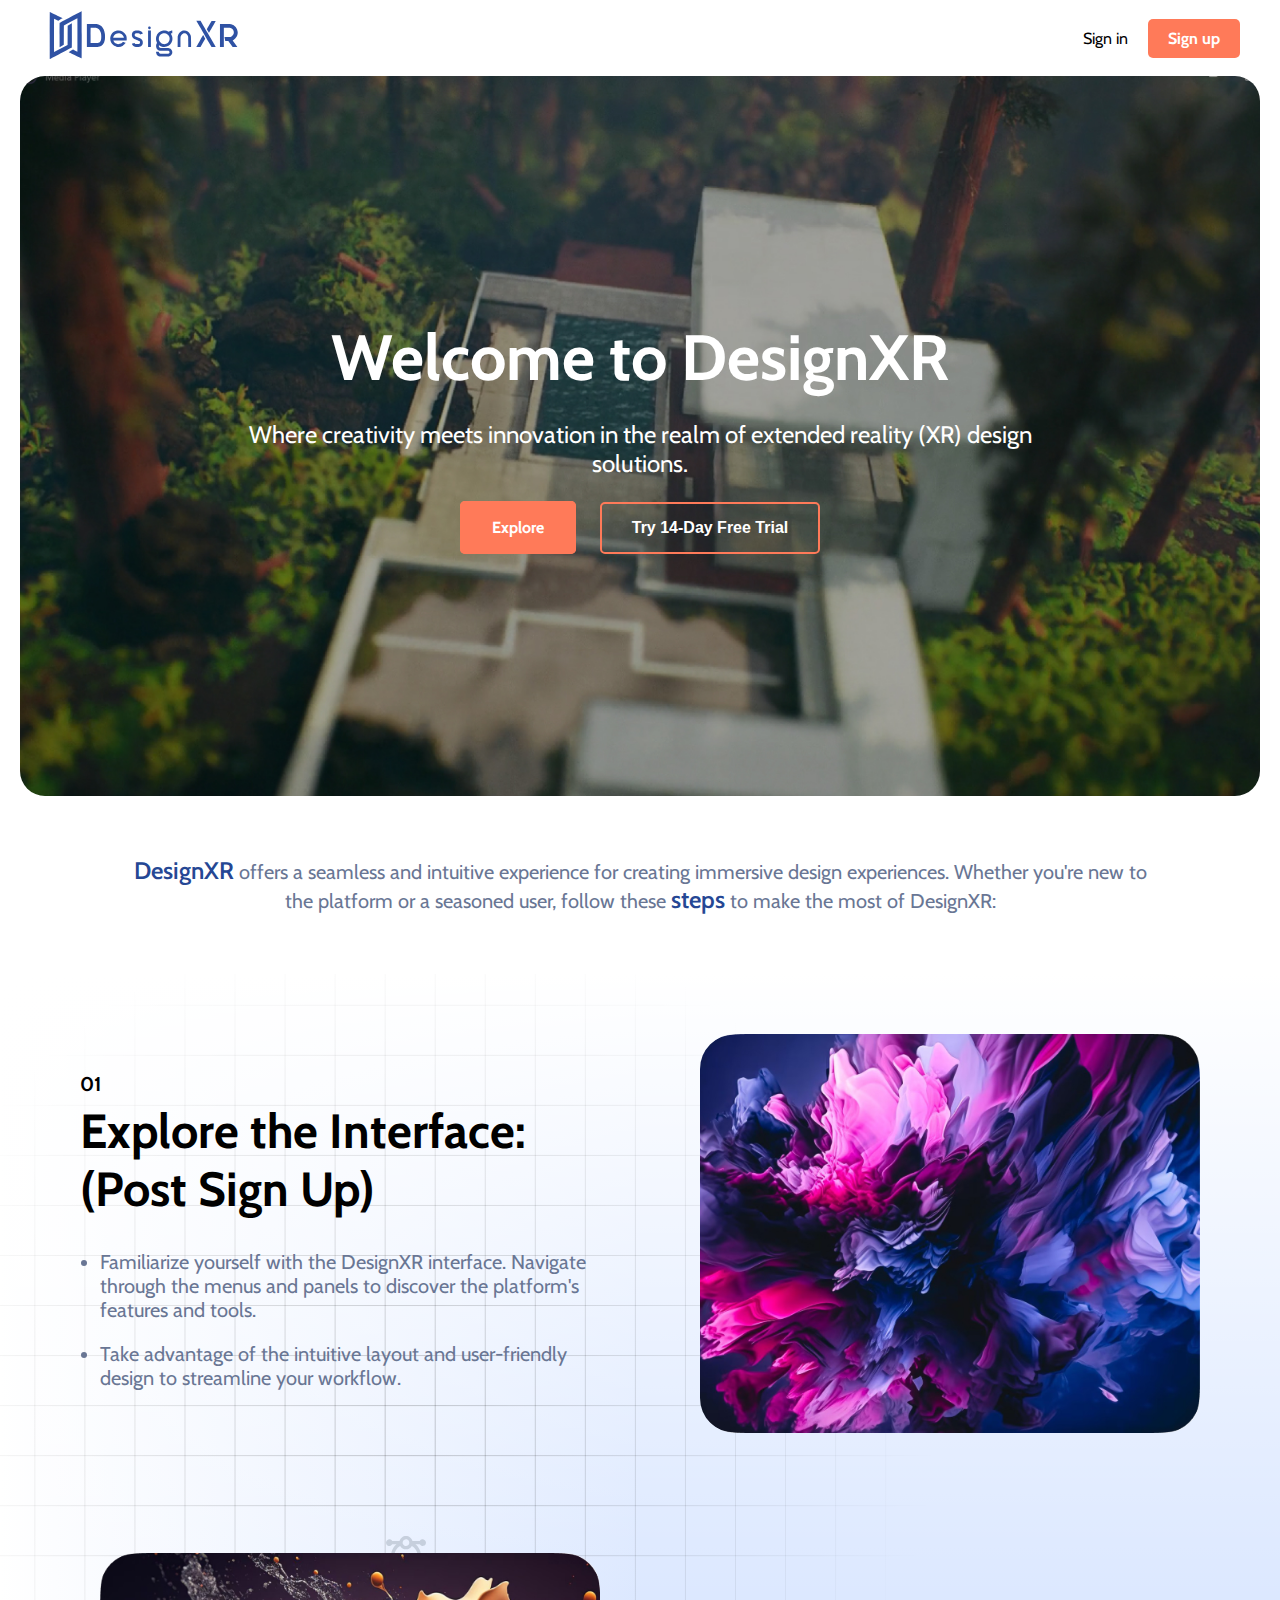
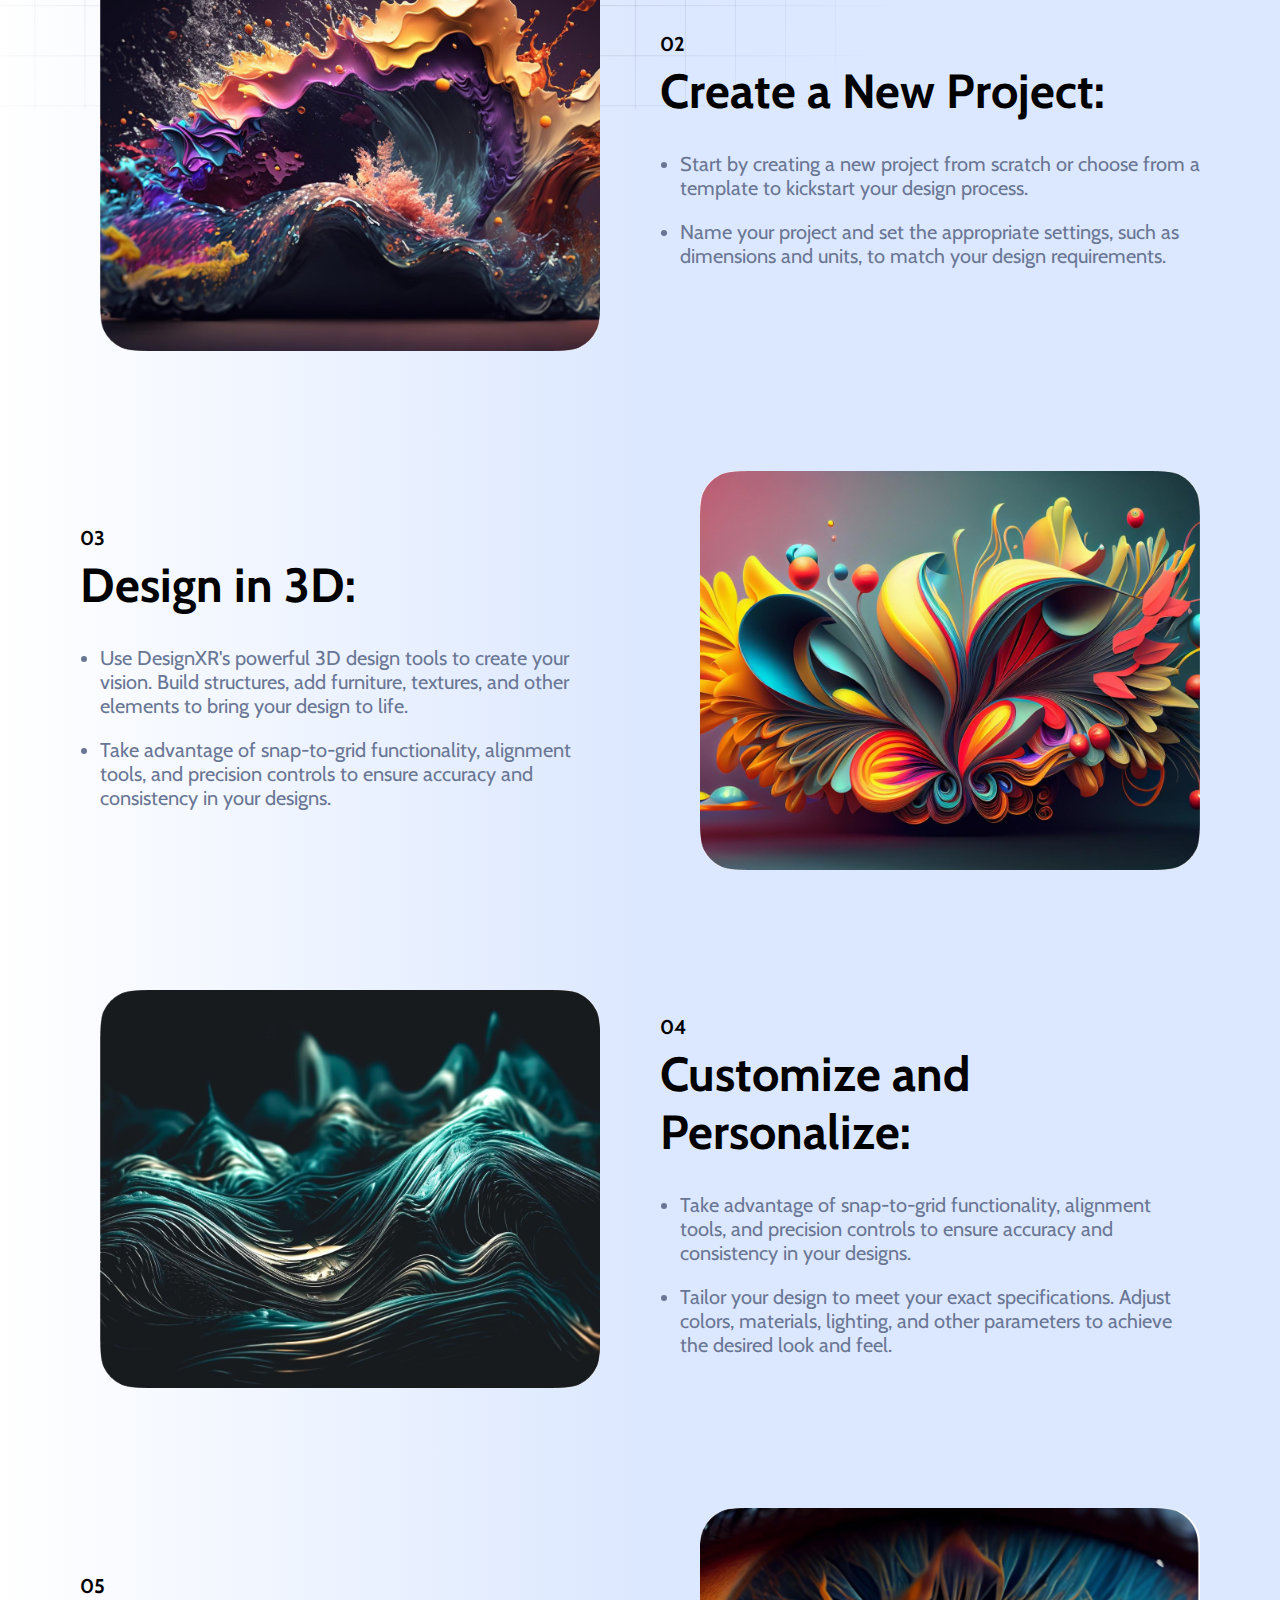
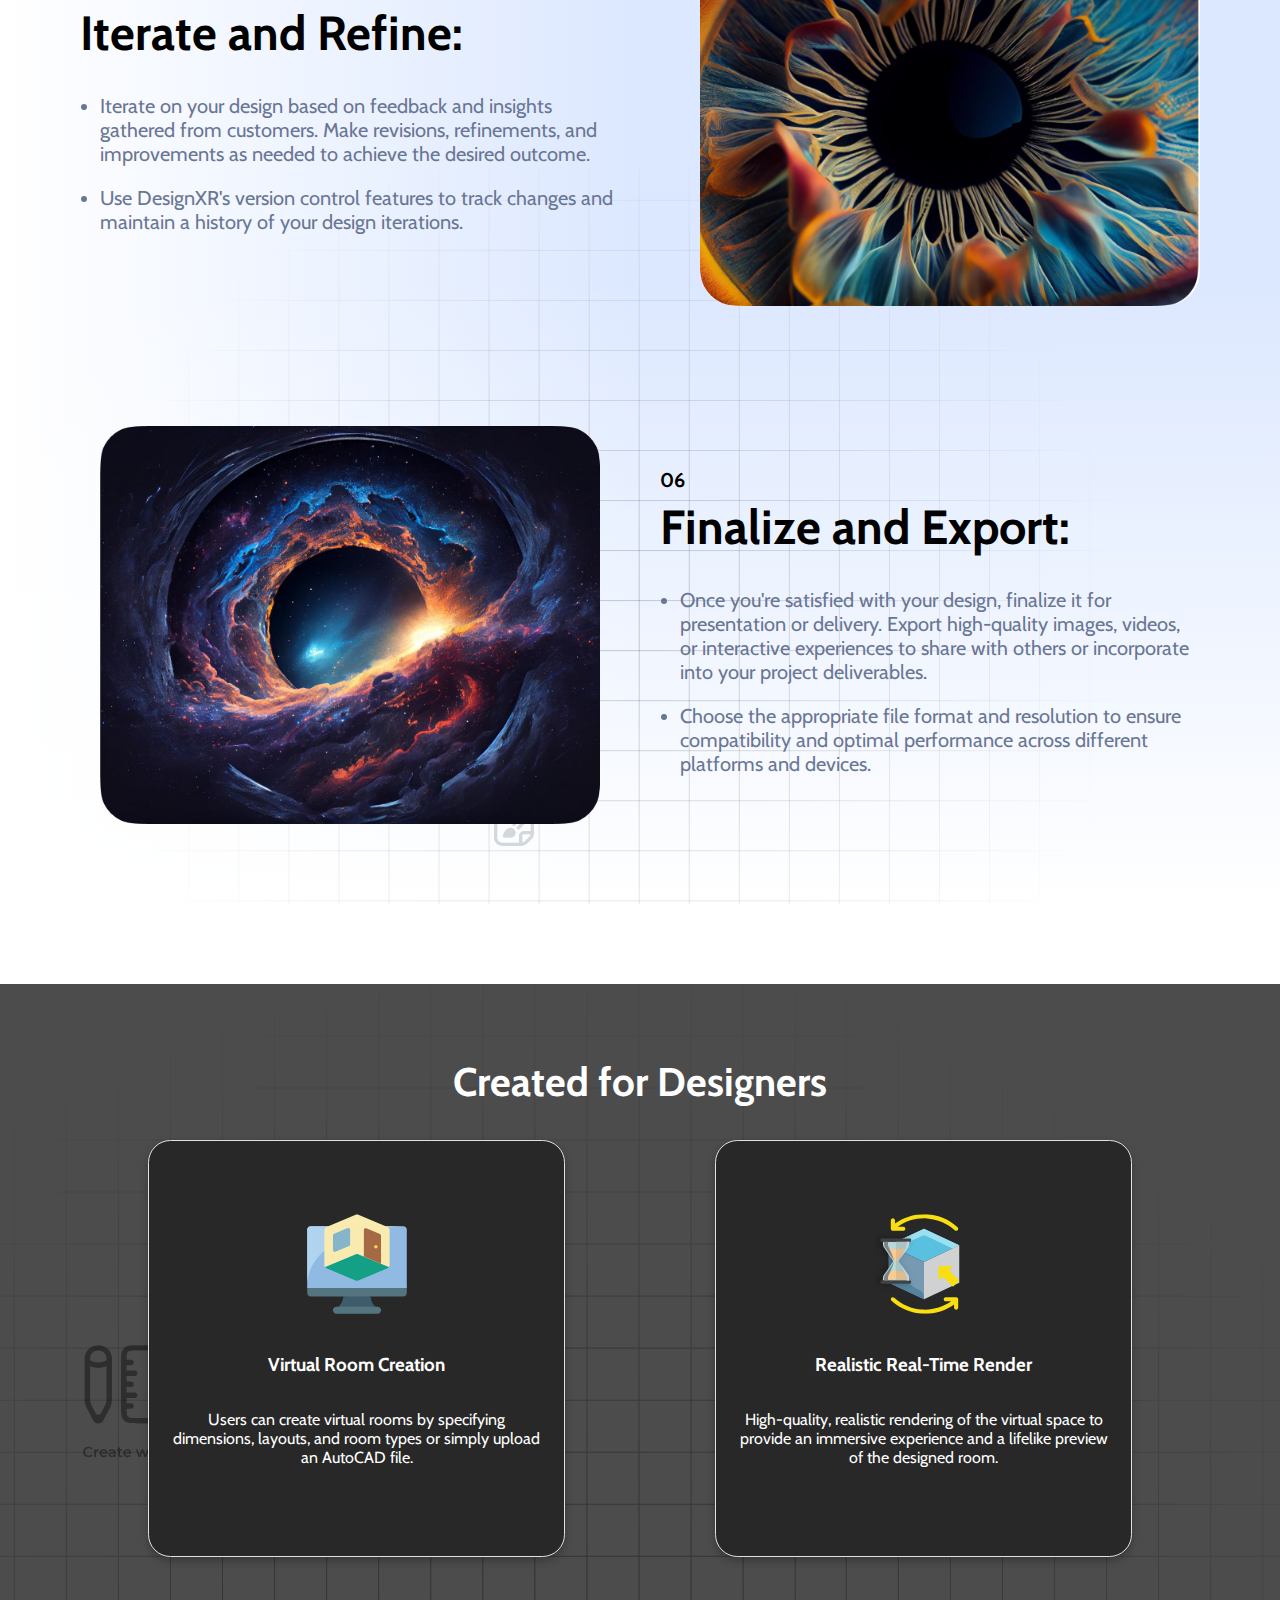
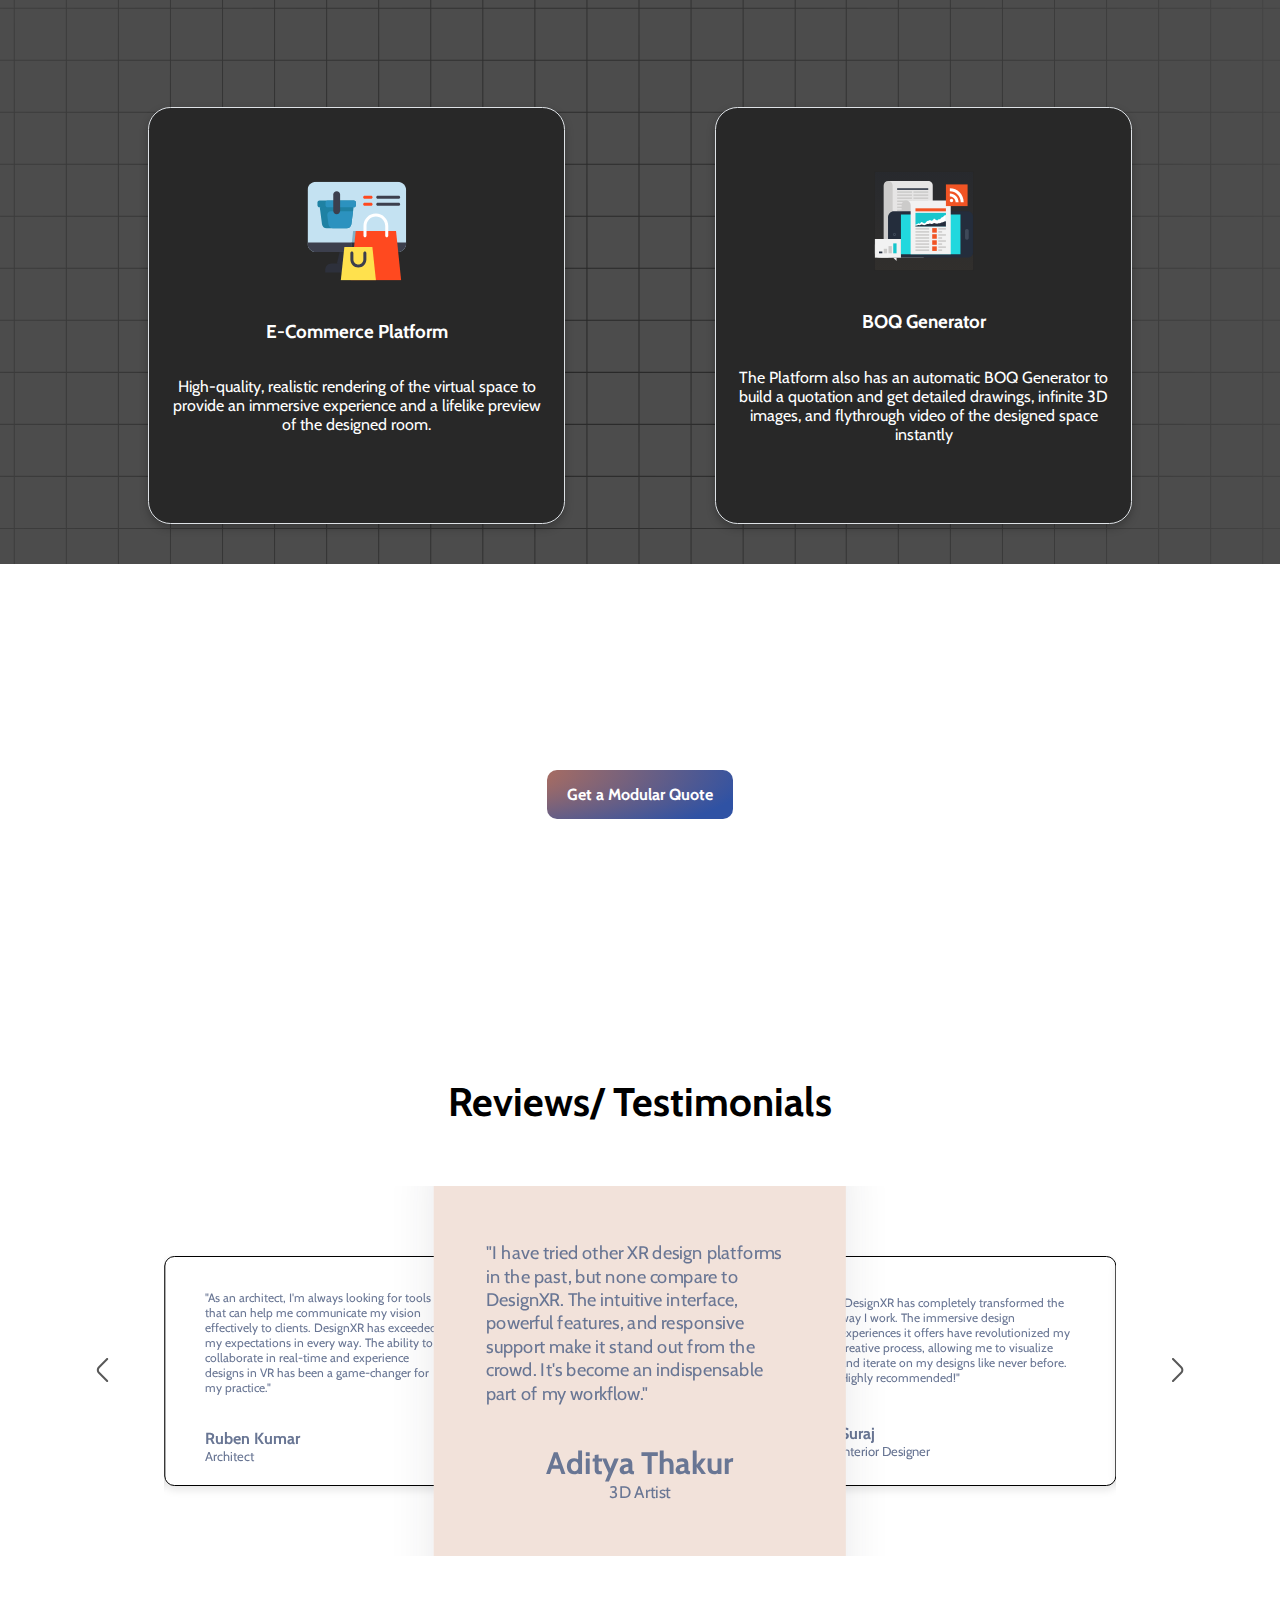
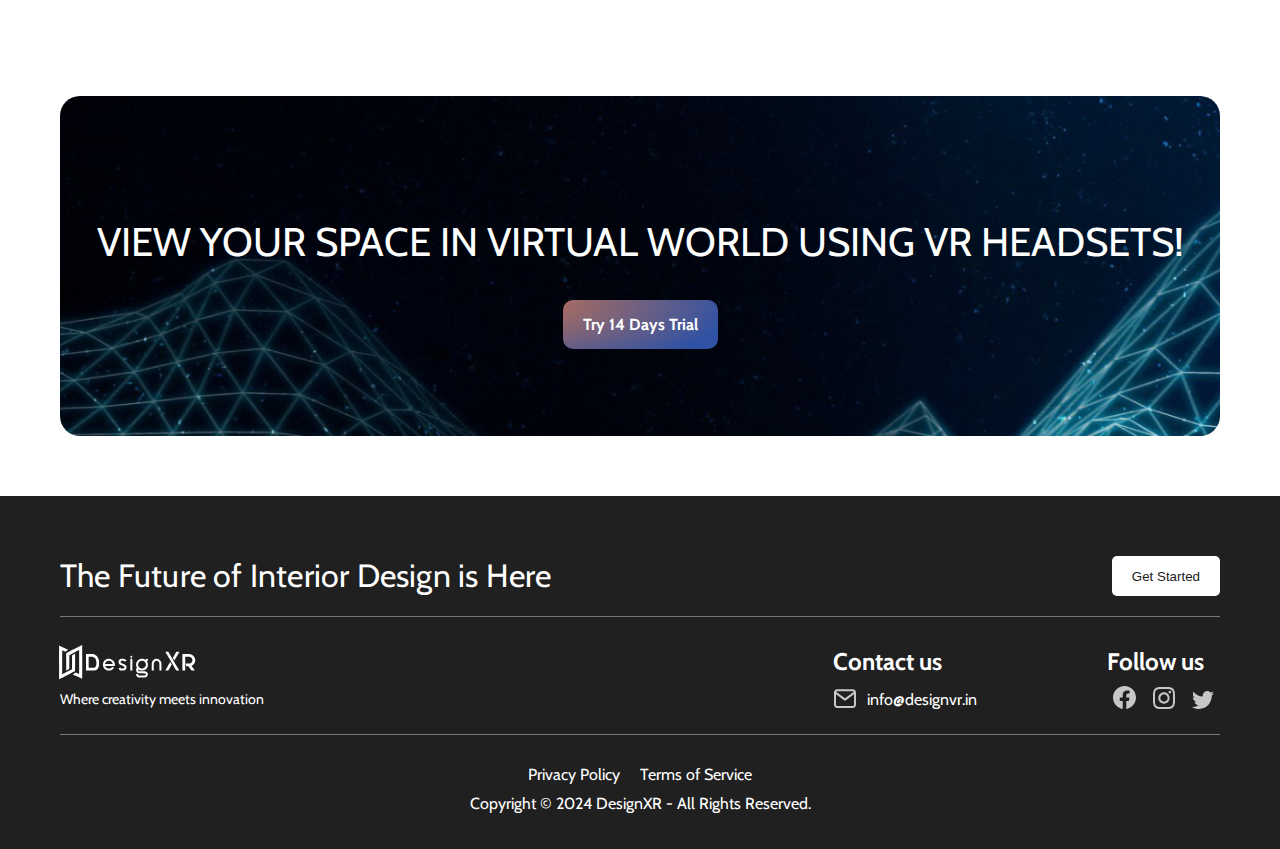
==== commit 15dabe8b: "Page design complete" ====
--- a/index.html
+++ b/index.html
@@ -29,7 +29,7 @@
             (XR) design solutions.
           </p>
           <div class="hero-buttons">
-            <button class="cta-button">Get Started</button>
+            <a class="cta-button" href="#steps">Explore</a>
             <button class="cta-button secondary">Try 14-Day Free Trial</button>
           </div>
         </div>
@@ -44,99 +44,56 @@
           <span class="blue-24">steps</span> to make the most of DesignXR:
         </p>
       </section>
-      <section class="steps-section">
-        <div class="feature-card left content-1">
-          <div class="feature-content">
-            <div class="vertical-scroll card-count syncscroll" name="section-1">
-              <h2 class="scroll-item">01</h2>
-              <h2 class="scroll-item">02</h2>
-            </div>
-
-            <div
-              class="vertical-scroll card-heading syncscroll"
-              name="section-1"
-              style="max-height: 120px"
-            >
-              <h1 class="scroll-item">
+      <section class="steps-section" id="steps">
+        <div class="feature-card-l">
+          <div class="feature-card left">
+            <div class="feature-content">
+              <h2>01</h2>
+              <h1>
                 <div>Explore the Interface:</div>
                 (Post Sign Up)
               </h1>
-              <h1 class="scroll-item">Create a New Project:</h1>
-            </div>
-
-            <div
-              class="vertical-scroll card-point-1 syncscroll"
-              name="section-1"
-              style="max-height: 70px"
-            >
               <ul>
                 <li>
                   Familiarize yourself with the DesignXR interface. Navigate
                   through the menus and panels to discover the platform's
                   features and tools.
                 </li>
+                <li>
+                  Take advantage of the intuitive layout and user-friendly
+                  design to streamline your workflow.
+                </li>
               </ul>
+            </div>
+            <img src="assets/steps/step1.jpeg" alt="Step 1 - Image" />
+          </div>
+          <div class="feature-card right">
+            <div class="feature-content">
+              <h2>02</h2>
+              <h1>Create a New Project:</h1>
               <ul>
                 <li>
                   Start by creating a new project from scratch or choose from a
                   template to kickstart your design process.
                 </li>
-              </ul>
-            </div>
-            <div
-              class="vertical-scroll card-point-2 syncscroll"
-              name="section-1"
-              style="max-height: 70px"
-            >
-              <ul>
-                <li>
-                  Take advantage of the intuitive layout and user-friendly
-                  design to streamline your workflow.
-                </li>
-              </ul>
-              <ul>
                 <li>
                   Name your project and set the appropriate settings, such as
                   dimensions and units, to match your design requirements.
                 </li>
               </ul>
             </div>
-          </div>
-          <div
-            class="feature-images horizontal-scroll syncscroll"
-            name="section-1"
-          >
-            <img src="assets/steps/step1.jpeg" alt="Step 1 - Image" />
             <img src="assets/steps/step2.jpeg" alt="Step 2 - Image" />
           </div>
-        </div>
-        <div class="feature-card right content-2">
-          <div class="feature-content">
-            <div class="vertical-scroll card-count syncscroll" name="section-2">
-              <h2 class="scroll-item">03</h2>
-              <h2 class="scroll-item">04</h2>
-            </div>
-
-            <div
-              class="vertical-scroll card-heading syncscroll"
-              name="section-2"
-            >
-              <h1 class="scroll-item">Design in 3D:</h1>
-              <h1 class="scroll-item">Customize and Personalize:</h1>
-            </div>
-
-            <div
-              class="vertical-scroll card-point-1 syncscroll"
-              name="section-2"
-            >
+          <div class="feature-card left">
+            <div class="feature-content">
+              <h2>03</h2>
+              <h1>Design in 3D:</h1>
               <ul>
                 <li>
                   Use DesignXR's powerful 3D design tools to create your vision.
                   Build structures, add furniture, textures, and other elements
                   to bring your design to life.
                 </li>
-              </ul>
-              <ul>
                 <li>
                   Take advantage of snap-to-grid functionality, alignment tools,
                   and precision controls to ensure accuracy and consistency in
@@ -144,18 +101,18 @@
                 </li>
               </ul>
             </div>
-            <div
-              class="vertical-scroll card-point-2 syncscroll"
-              name="section-2"
-            >
+            <img src="assets/steps/step3.jpeg" alt="Step 3 - Image" />
+          </div>
+          <div class="feature-card right">
+            <div class="feature-content">
+              <h2>04</h2>
+              <h1>Customize and Personalize:</h1>
               <ul>
                 <li>
                   Take advantage of snap-to-grid functionality, alignment tools,
                   and precision controls to ensure accuracy and consistency in
                   your designs.
                 </li>
-              </ul>
-              <ul>
                 <li>
                   Tailor your design to meet your exact specifications. Adjust
                   colors, materials, lighting, and other parameters to achieve
@@ -163,42 +120,30 @@
                 </li>
               </ul>
             </div>
-          </div>
-          <div
-            class="feature-images horizontal-scroll syncscroll"
-            name="section-2"
-          >
-            <img src="assets/steps/step3.jpeg" alt="Step 3 - Image" />
             <img src="assets/steps/step4.jpeg" alt="Step 4 - Image" />
           </div>
-        </div>
-        <div class="feature-card left content-3">
-          <div class="feature-content">
-            <div class="vertical-scroll card-count syncscroll" name="section-3">
-              <h2 class="scroll-item">05</h2>
-              <h2 class="scroll-item">06</h2>
-            </div>
-
-            <div
-              class="vertical-scroll card-heading syncscroll"
-              name="section-3"
-            >
-              <h1 class="scroll-item">Iterate and Refine:</h1>
-              <h1 class="scroll-item">Finalize and Export:</h1>
-            </div>
-
-            <div
-              class="vertical-scroll card-point-1 syncscroll"
-              name="section-3"
-              style="max-height: 115px"
-            >
-              <ul style="margin-bottom: 50px">
+          <div class="feature-card left">
+            <div class="feature-content">
+              <h2>05</h2>
+              <h1>Iterate and Refine:</h1>
+              <ul>
                 <li>
                   Iterate on your design based on feedback and insights gathered
                   from customers. Make revisions, refinements, and improvements
                   as needed to achieve the desired outcome.
                 </li>
+                <li>
+                  Use DesignXR's version control features to track changes and
+                  maintain a history of your design iterations.
+                </li>
               </ul>
+            </div>
+            <img src="assets/steps/step5.jpeg" alt="Step 5 - Image" />
+          </div>
+          <div class="feature-card right">
+            <div class="feature-content">
+              <h2>06</h2>
+              <h1>Finalize and Export:</h1>
               <ul>
                 <li>
                   Once you're satisfied with your design, finalize it for
@@ -206,20 +151,6 @@
                   or interactive experiences to share with others or incorporate
                   into your project deliverables.
                 </li>
-              </ul>
-            </div>
-            <div
-              class="vertical-scroll card-point-2 syncscroll"
-              name="section-3"
-              style="max-height: 90px"
-            >
-              <ul style="margin-bottom: 40px">
-                <li>
-                  Use DesignXR's version control features to track changes and
-                  maintain a history of your design iterations.
-                </li>
-              </ul>
-              <ul>
                 <li>
                   Choose the appropriate file format and resolution to ensure
                   compatibility and optimal performance across different
@@ -227,13 +158,179 @@
                 </li>
               </ul>
             </div>
-          </div>
-          <div
-            class="feature-images horizontal-scroll syncscroll"
-            name="section-3"
-          >
-            <img src="assets/steps/step5.jpeg" alt="Step 5 - Image" />
             <img src="assets/steps/step6.jpeg" alt="Step 6 - Image" />
+          </div>
+        </div>
+        <div class="feature-card-xl">
+          <div class="feature-card left content-1 xl">
+            <div class="feature-content">
+              <div
+                class="vertical-scroll card-count syncscroll"
+                name="section-1"
+              >
+                <h2 class="scroll-item">01</h2>
+                <h2 class="scroll-item">02</h2>
+              </div>
+
+              <div
+                class="vertical-scroll card-heading syncscroll"
+                name="section-1"
+                style="max-height: 120px"
+              >
+                <h1 class="scroll-item">
+                  <div>Explore the Interface:</div>
+                  (Post Sign Up)
+                </h1>
+                <h1 class="scroll-item">Create a New Project:</h1>
+              </div>
+
+              <div
+                class="vertical-scroll card-points syncscroll"
+                name="section-1"
+                style="max-height: 160px"
+              >
+                <ul class="scroll-item point-1" style="margin-bottom: 50px">
+                  <li>
+                    Familiarize yourself with the DesignXR interface. Navigate
+                    through the menus and panels to discover the platform's
+                    features and tools.
+                  </li>
+                  <li>
+                    Take advantage of the intuitive layout and user-friendly
+                    design to streamline your workflow.
+                  </li>
+                </ul>
+                <ul class="scroll-item point-2">
+                  <li>
+                    Start by creating a new project from scratch or choose from
+                    a template to kickstart your design process.
+                  </li>
+                  <li>
+                    Name your project and set the appropriate settings, such as
+                    dimensions and units, to match your design requirements.
+                  </li>
+                </ul>
+              </div>
+            </div>
+            <div
+              class="feature-images horizontal-scroll syncscroll"
+              name="section-1"
+            >
+              <img src="assets/steps/step1.jpeg" alt="Step 1 - Image" />
+              <img src="assets/steps/step2.jpeg" alt="Step 2 - Image" />
+            </div>
+          </div>
+          <div class="feature-card right content-2 xl">
+            <div class="feature-content">
+              <div
+                class="vertical-scroll card-count syncscroll"
+                name="section-2"
+              >
+                <h2 class="scroll-item">03</h2>
+                <h2 class="scroll-item">04</h2>
+              </div>
+
+              <div
+                class="vertical-scroll card-heading syncscroll"
+                name="section-2"
+              >
+                <h1 class="scroll-item">Design in 3D:</h1>
+                <h1 class="scroll-item">Customize and Personalize:</h1>
+              </div>
+
+              <div
+                class="vertical-scroll card-points syncscroll"
+                name="section-2"
+              >
+                <ul class="scroll-item point-1">
+                  <li>
+                    Use DesignXR's powerful 3D design tools to create your
+                    vision. Build structures, add furniture, textures, and other
+                    elements to bring your design to life.
+                  </li>
+                  <li>
+                    Take advantage of snap-to-grid functionality, alignment
+                    tools, and precision controls to ensure accuracy and
+                    consistency in your designs.
+                  </li>
+                </ul>
+                <ul class="scroll-item point-2">
+                  <li>
+                    Take advantage of snap-to-grid functionality, alignment
+                    tools, and precision controls to ensure accuracy and
+                    consistency in your designs.
+                  </li>
+                  <li>
+                    Tailor your design to meet your exact specifications. Adjust
+                    colors, materials, lighting, and other parameters to achieve
+                    the desired look and feel.
+                  </li>
+                </ul>
+              </div>
+            </div>
+            <div
+              class="feature-images horizontal-scroll syncscroll"
+              name="section-2"
+            >
+              <img src="assets/steps/step3.jpeg" alt="Step 3 - Image" />
+              <img src="assets/steps/step4.jpeg" alt="Step 4 - Image" />
+            </div>
+          </div>
+          <div class="feature-card left content-3 xl">
+            <div class="feature-content">
+              <div
+                class="vertical-scroll card-count syncscroll"
+                name="section-3"
+              >
+                <h2 class="scroll-item">05</h2>
+                <h2 class="scroll-item">06</h2>
+              </div>
+
+              <div
+                class="vertical-scroll card-heading syncscroll"
+                name="section-3"
+              >
+                <h1 class="scroll-item">Iterate and Refine:</h1>
+                <h1 class="scroll-item">Finalize and Export:</h1>
+              </div>
+
+              <div
+                class="vertical-scroll card-points syncscroll"
+                name="section-3"
+              >
+                <ul class="scroll-item point-1">
+                  <li>
+                    Iterate on your design based on feedback and insights
+                    gathered from customers. Make revisions, refinements, and
+                    improvements as needed to achieve the desired outcome.
+                  </li>
+                  <li>
+                    Use DesignXR's version control features to track changes and
+                    maintain a history of your design iterations.
+                  </li>
+                </ul>
+                <ul class="scroll-item point-2">
+                  <li>
+                    Once you're satisfied with your design, finalize it for
+                    presentation or delivery. Export high-quality images,
+                    videos, or interactive experiences to share with others or
+                    incorporate into your project deliverables.
+                  </li>
+                  <li>
+                    Choose the appropriate file format and resolution to ensure
+                    compatibility and optimal performance across different
+                    platforms and devices.
+                  </li>
+                </ul>
+              </div>
+            </div>
+            <div
+              class="feature-images horizontal-scroll syncscroll"
+              name="section-3"
+            >
+              <img src="assets/steps/step5.jpeg" alt="Step 5 - Image" />
+              <img src="assets/steps/step6.jpeg" alt="Step 6 - Image" />
+            </div>
           </div>
         </div>
       </section>
@@ -277,21 +374,141 @@
           </div>
         </div>
       </section>
-      <section class="testimonials-section">
-        <h2>Reviews/ Testimonials</h2>
-        <div class="testimonial">
-          <p>
-            As an interior designer, I'm always looking for tools that can help
-            me visualize my concepts more clearly. DesignXR is exactly what I
-            needed. The intuitive interface and powerful features have
-            streamlined my workflow and taken my designs to the next level.
-          </p>
-          <p class="author">- Ruben Kumar</p>
-        </div>
+      <section class="modular-quote-section">
+        <a href="#" class="cta-button">Get a Modular Quote</a>
       </section>
-      <section class="cta-section">
-        <h2>What if AI could design your home for you?</h2>
-        <button class="cta-button">Try 14-Day Trial</button>
+      <section class="carousel">
+        <h2 style="font-size: 40px">Reviews/ Testimonials</h2>
+        <div class="carousel-container">
+          <button class="carousel-button left" onclick="prevSlide()">
+            <img src="assets/icons/carousel-left.svg" alt="Carousel left" />
+          </button>
+          <div class="carousel-inner-container">
+            <div class="carousel-inner">
+              <div class="carousel-item">
+                <p class="carousel-item-comment">
+                  "DesignXR has completely transformed the way I work. The
+                  immersive design experiences it offers have revolutionized my
+                  creative process, allowing me to visualize and iterate on my
+                  designs like never before. Highly recommended!"
+                </p>
+                <div class="carousel-item-user">
+                  <h3>Suraj</h3>
+                  <p>Interior Designer</p>
+                </div>
+              </div>
+              <div class="carousel-item">
+                <p class="carousel-item-comment">
+                  "As an architect, I'm always looking for tools that can help
+                  me communicate my vision effectively to clients. DesignXR has
+                  exceeded my expectations in every way. The ability to
+                  collaborate in real-time and experience designs in VR has been
+                  a game-changer for my practice."
+                </p>
+                <div class="carousel-item-user">
+                  <h3>Ruben Kumar</h3>
+                  <p>Architect</p>
+                </div>
+              </div>
+              <div class="carousel-item">
+                <p class="carousel-item-comment">
+                  "I have tried other XR design platforms in the past, but none
+                  compare to DesignXR. The intuitive interface, powerful
+                  features, and responsive support make it stand out from the
+                  crowd. It's become an indispensable part of my workflow."
+                </p>
+                <div class="carousel-item-user">
+                  <h3>Aditya Thakur</h3>
+                  <p>3D Artist</p>
+                </div>
+              </div>
+
+              <div class="carousel-item">
+                <p class="carousel-item-comment">
+                  "DesignXR has completely transformed the way I work. The
+                  immersive design experiences it offers have revolutionized my
+                  creative process, allowing me to visualize and iterate on my
+                  designs like never before. Highly recommended!"
+                </p>
+                <div class="carousel-item-user">
+                  <h3>Suraj</h3>
+                  <p>Interior Designer</p>
+                </div>
+              </div>
+              <div class="carousel-item">
+                <p class="carousel-item-comment">
+                  "As an architect, I'm always looking for tools that can help
+                  me communicate my vision effectively to clients. DesignXR has
+                  exceeded my expectations in every way. The ability to
+                  collaborate in real-time and experience designs in VR has been
+                  a game-changer for my practice."
+                </p>
+                <div class="carousel-item-user">
+                  <h3>Ruben Kumar</h3>
+                  <p>Architect</p>
+                </div>
+              </div>
+              <div class="carousel-item">
+                <p class="carousel-item-comment">
+                  "I have tried other XR design platforms in the past, but none
+                  compare to DesignXR. The intuitive interface, powerful
+                  features, and responsive support make it stand out from the
+                  crowd. It's become an indispensable part of my workflow."
+                </p>
+                <div class="carousel-item-user">
+                  <h3>Aditya Thakur</h3>
+                  <p>3D Artist</p>
+                </div>
+              </div>
+
+              <div class="carousel-item">
+                <p class="carousel-item-comment">
+                  "DesignXR has completely transformed the way I work. The
+                  immersive design experiences it offers have revolutionized my
+                  creative process, allowing me to visualize and iterate on my
+                  designs like never before. Highly recommended!"
+                </p>
+                <div class="carousel-item-user">
+                  <h3>Suraj</h3>
+                  <p>Interior Designer</p>
+                </div>
+              </div>
+              <div class="carousel-item">
+                <p class="carousel-item-comment">
+                  "As an architect, I'm always looking for tools that can help
+                  me communicate my vision effectively to clients. DesignXR has
+                  exceeded my expectations in every way. The ability to
+                  collaborate in real-time and experience designs in VR has been
+                  a game-changer for my practice."
+                </p>
+                <div class="carousel-item-user">
+                  <h3>Ruben Kumar</h3>
+                  <p>Architect</p>
+                </div>
+              </div>
+              <div class="carousel-item">
+                <p class="carousel-item-comment">
+                  "I have tried other XR design platforms in the past, but none
+                  compare to DesignXR. The intuitive interface, powerful
+                  features, and responsive support make it stand out from the
+                  crowd. It's become an indispensable part of my workflow."
+                </p>
+                <div class="carousel-item-user">
+                  <h3>Aditya Thakur</h3>
+                  <p>3D Artist</p>
+                </div>
+              </div>
+              <!-- Add more carousel items as needed -->
+            </div>
+          </div>
+          <button class="carousel-button right" onclick="nextSlide()">
+            <img src="assets/icons/carousel-right.svg" alt="Carousel right" />
+          </button>
+        </div>
+      </section>
+      <section class="future-banner-section">
+        <h2>VIEW YOUR SPACE IN VIRTUAL WORLD USING VR HEADSETS!</h2>
+        <a href="#" class="cta-button">Try 14 Days Trial</a>
       </section>
     </main>
     <footer class="footer">
@@ -335,12 +552,12 @@
         </div>
       </div>
       <div class="footer-bottom">
-        <a href="#">Privacy Policy</a>
-        <a href="#">Terms of Service</a>
+        <a href="docs/privacy_policy.html">Privacy Policy</a>
+        <a href="docs/terms_and_condition.html">Terms of Service</a>
         <p>Copyright © 2024 DesignXR - All Rights Reserved.</p>
       </div>
     </footer>
 
-    <script src="syncscroll.js"></script>
+    <script src="script.js"></script>
   </body>
 </html>
--- a/styles.css
+++ b/styles.css
@@ -5,6 +5,7 @@
   margin: 0;
   padding: 0;
   font-family: "Cabin", Arial, sans-serif;
+  min-width: 465px;
 }
 
 header {
@@ -81,6 +82,18 @@
   margin: 0 10px;
   cursor: pointer;
   font-size: 16px;
+  font-weight: bold;
+}
+
+.hero-buttons a {
+  text-decoration: none;
+  color: #fff;
+  font-weight: bold;
+}
+
+a.cta-button {
+  text-decoration: none;
+  color: #fff;
   font-weight: bold;
 }
 
@@ -148,9 +161,46 @@
   background-size: auto, auto, contain, cover, cover; /* Adjust sizes as needed */
 }
 
+.steps-section .feature-card-xl .feature-card {
+  display: flex;
+}
+.steps-section .feature-card-l .feature-card {
+  display: none;
+}
+
+@media only screen and (max-width: 1400px) {
+  .steps-section .feature-card-xl .feature-card {
+    display: none;
+  }
+  .steps-section .feature-card-l {
+    display: flex;
+    flex-direction: column;
+  }
+  .steps-section .feature-card-l .feature-card {
+    display: flex;
+    flex: auto;
+  }
+
+  .steps-section .feature-card-l .feature-card.right {
+    flex-direction: row-reverse;
+    justify-content: space-between;
+  }
+
+  .steps-section .feature-card-l .feature-card img {
+    border-radius: 35px;
+    margin-left: 20px;
+    max-width: 500px;
+  }
+}
+
+@media only screen and (max-width: 950px) {
+  .steps-section .feature-card-l .feature-card img {
+    display: none;
+  }
+}
+
 .steps-section .feature-card {
   background-size: contain;
-  display: flex;
   align-items: center;
   justify-content: space-between;
   flex: 0 0 100%;
@@ -186,13 +236,13 @@
   max-height: 80px;
 }
 
-.steps-section .vertical-scroll.card-point-1 {
+.steps-section .vertical-scroll.card-points {
   margin-top: 32px;
-  max-height: 90px;
-}
-
-.steps-section .vertical-scroll.card-point-2 {
-  max-height: 90px;
+  max-height: 230px;
+}
+
+.steps-section .vertical-scroll.card-points .point-1 {
+  margin-bottom: 70px;
 }
 
 .steps-section .vertical-scroll .scroll-item {
@@ -232,6 +282,10 @@
   margin-left: -20px;
 }
 
+.steps-section .feature-card .feature-content ul li {
+  margin-bottom: 20px;
+}
+
 .steps-section .horizontal-scroll {
   display: flex;
   overflow-x: auto; /* Enable horizontal scroll */
@@ -258,7 +312,7 @@
   background-image: url("assets/background/grid-bg4.svg");
   background-size: cover;
   background-color: rgba(0, 0, 0, 0.7);
-  height: 1064px;
+  min-height: 1064px;
   margin-top: 80px;
   padding: 40px 10px;
   text-align: center;
@@ -275,7 +329,7 @@
   display: flex;
   flex-wrap: wrap;
   justify-content: center;
-  gap: 100px;
+  gap: 150px;
   margin-top: 20px;
 }
 
@@ -301,6 +355,159 @@
   margin-bottom: 20px;
 }
 
+.modular-quote-section {
+  margin: 60px;
+  background: url("assets/background/get_modular_quote.jpeg") no-repeat;
+  background-size: cover;
+  width: auto;
+  height: 340px;
+  border-radius: 20px;
+  display: flex;
+  align-items: center;
+  justify-content: center;
+}
+
+.future-banner-section {
+  margin: 60px;
+  background: url("assets/background/future_banner.jpeg") no-repeat;
+  background-size: cover;
+  width: auto;
+  height: 340px;
+  border-radius: 20px;
+  display: flex;
+  flex-direction: column;
+  align-items: center;
+  justify-content: center;
+}
+
+.future-banner-section h2 {
+  font-size: 40px;
+  font-weight: 300;
+  color: #fff;
+  max-height: 200px;
+  text-align: center;
+}
+
+.modular-quote-section a,
+.future-banner-section a {
+  background: radial-gradient(
+      163.9% 163.9% at -52.93% 0%,
+      #dd7844 0%,
+      #2f52a4 100%
+    )
+    /* warning: gradient uses a rotation that is not supported by CSS and may not behave as expected */;
+  color: white;
+  padding: 15px 20px 15px 20px;
+  border-radius: 10px;
+}
+
+.carousel {
+  text-align: center;
+  padding: 20px;
+}
+
+.carousel h2 {
+  margin-bottom: 20px;
+}
+
+.carousel-container {
+  margin: 60px;
+  display: flex;
+  justify-content: space-between;
+  gap: 40px;
+}
+
+.carousel-inner-container {
+  position: relative;
+  margin: auto;
+  overflow: hidden;
+  max-width: 1200px;
+}
+.carousel-inner {
+  display: flex;
+  transition: transform 0.5s ease-in-out;
+  will-change: transform;
+  align-items: center;
+}
+
+.carousel-item {
+  width: 370px;
+  height: 230px;
+  flex: 0 0 33.3333%;
+  box-sizing: border-box;
+  padding: 20px;
+  background-color: #fff;
+  color: #697694;
+
+  border-radius: 10px;
+  box-shadow: 0 4px 8px rgba(0, 0, 0, 0.1);
+  transition: transform 0.5s ease-in-out, box-shadow 0.5s ease-in-out,
+    background-color 0.5s ease-in-out;
+  text-align: left;
+  font-size: 12px;
+  font-weight: 100;
+  display: flex;
+  flex-direction: column;
+  justify-content: space-evenly;
+  padding: 0 40px;
+  border: 0.5px solid #000000;
+}
+
+.carousel-item.middle {
+  transform: scale(1.3);
+  text-align: center;
+  height: 370px;
+  max-height: 370px;
+  font-size: 14px;
+  background: #f2e2da;
+  box-shadow: 0px 15px 35px 0px #272c2f1a;
+  gap: 30px;
+  border: none;
+  justify-content: center;
+  gap: 30px;
+}
+
+.carousel-item .carousel-item-user h3 {
+  font-size: 16px;
+  font-weight: 700;
+  margin: 0;
+}
+
+.carousel-item .carousel-item-user p {
+  font-size: 13px;
+  font-weight: 100;
+  margin: 0;
+}
+.carousel-item.middle .carousel-item-comment {
+  text-align: start;
+  margin: 0;
+}
+
+.carousel-item.middle .carousel-item-user h3 {
+  font-size: 24px;
+}
+
+.carousel-button {
+  position: sticky;
+  background-color: transparent;
+  border: none;
+  padding: 10px;
+  cursor: pointer;
+}
+
+.carousel-button:hover {
+  color: #f2e2da;
+}
+
+.carousel-button.left {
+  left: 0px;
+  z-index: 100;
+}
+
+.carousel-button.right {
+  right: 0px;
+}
+
 .footer {
   background-color: #202020;
   color: white;
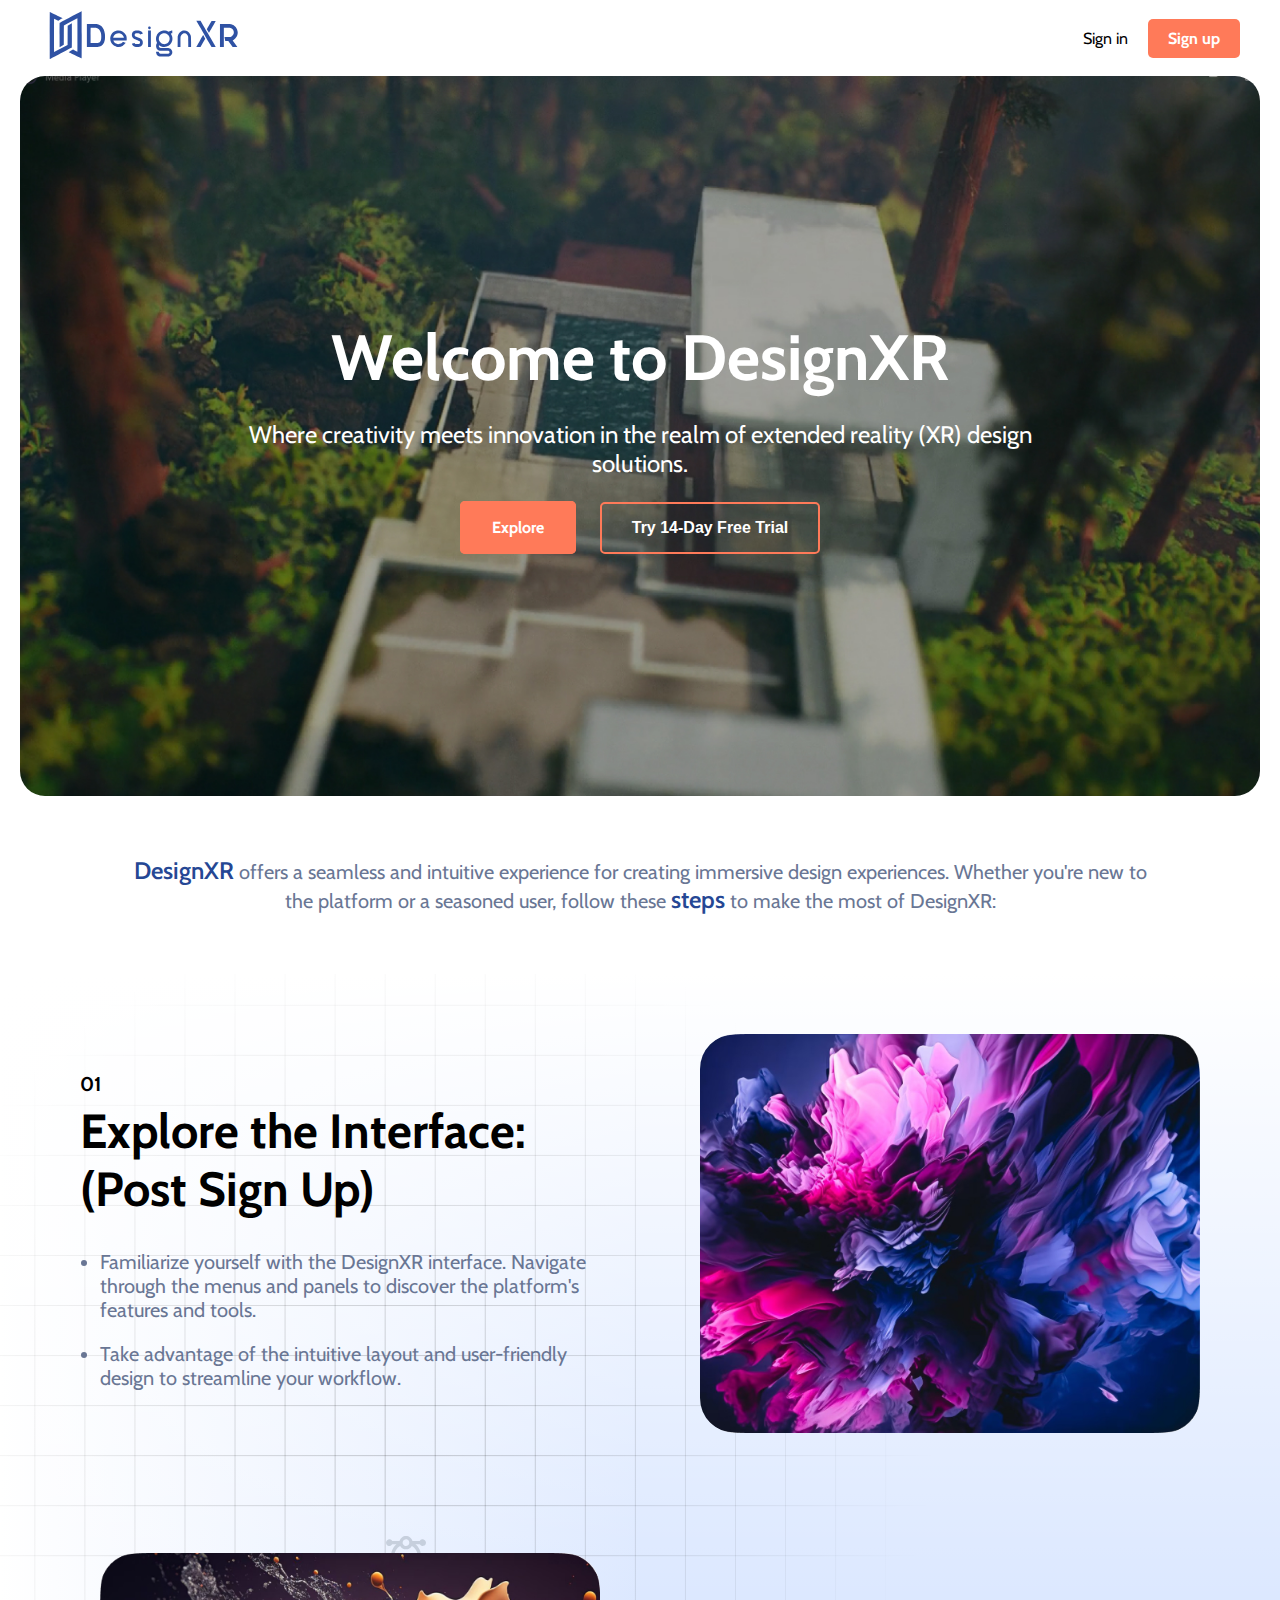
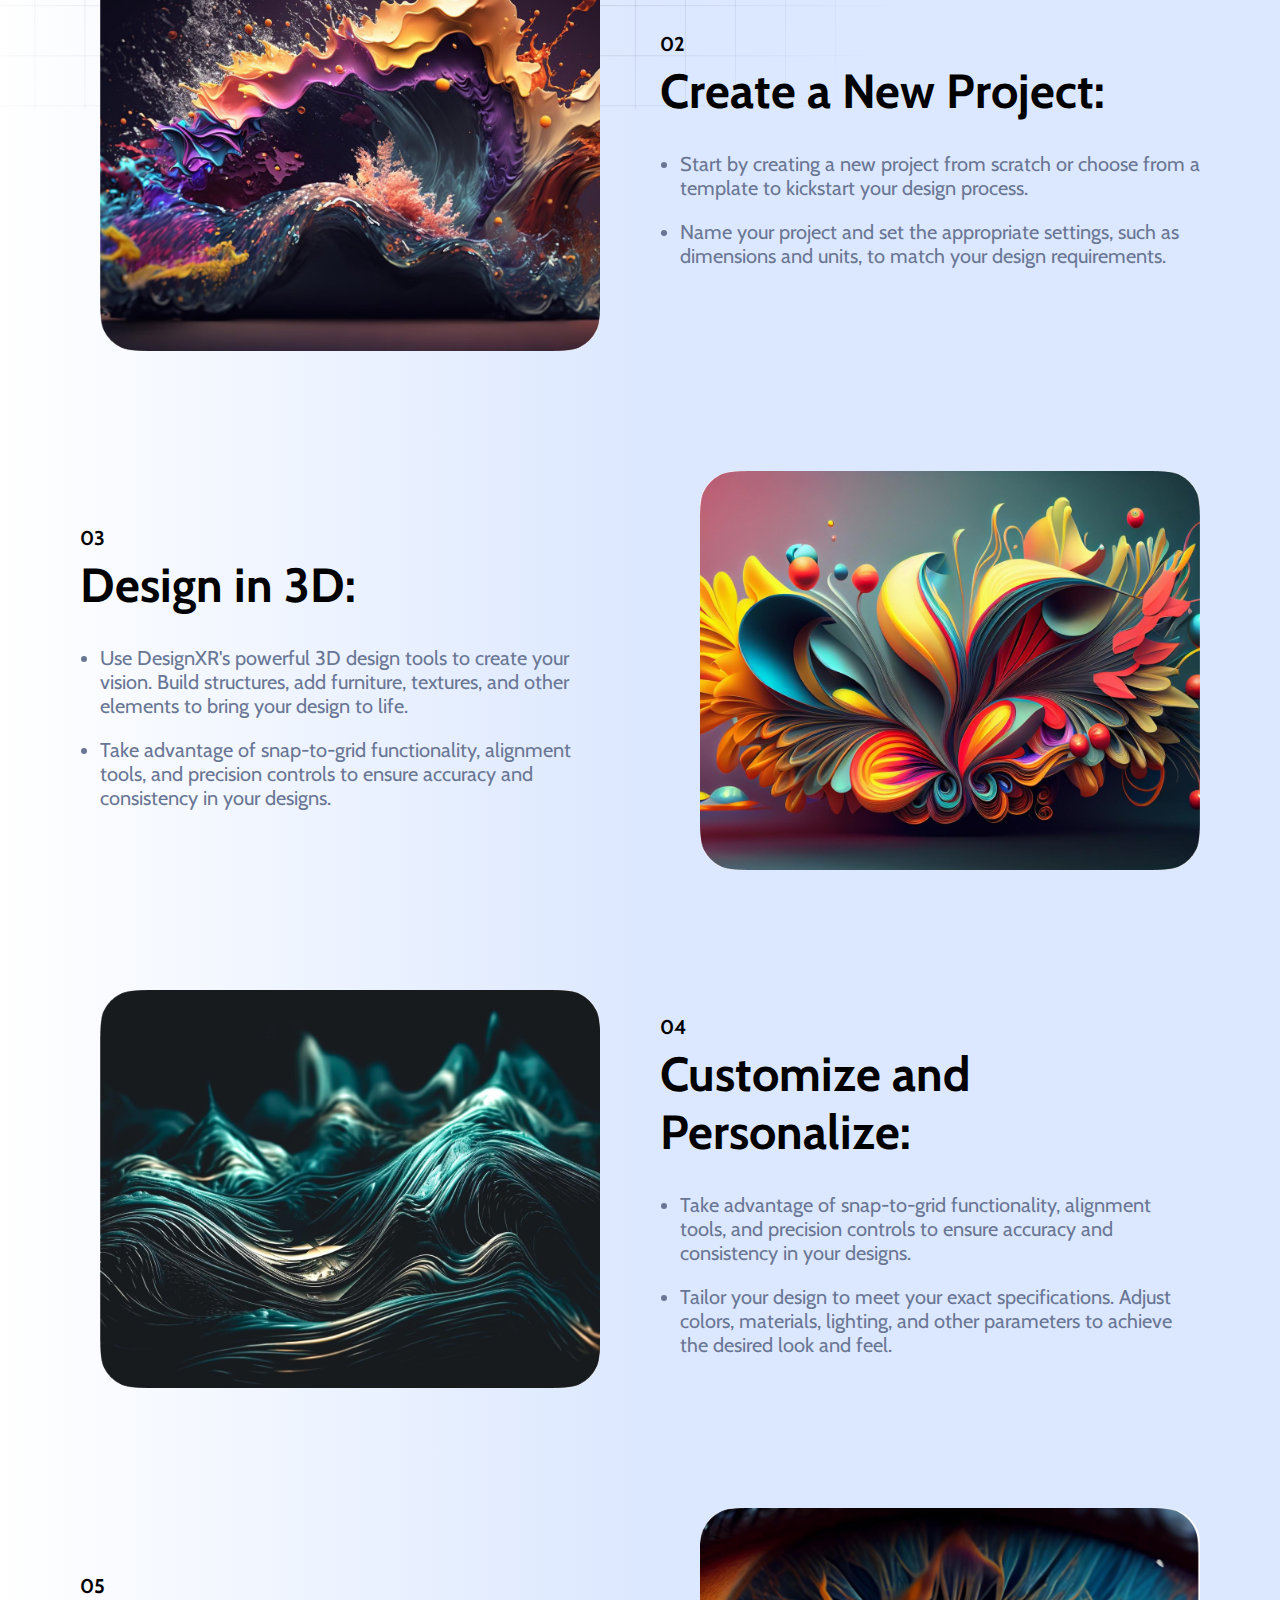
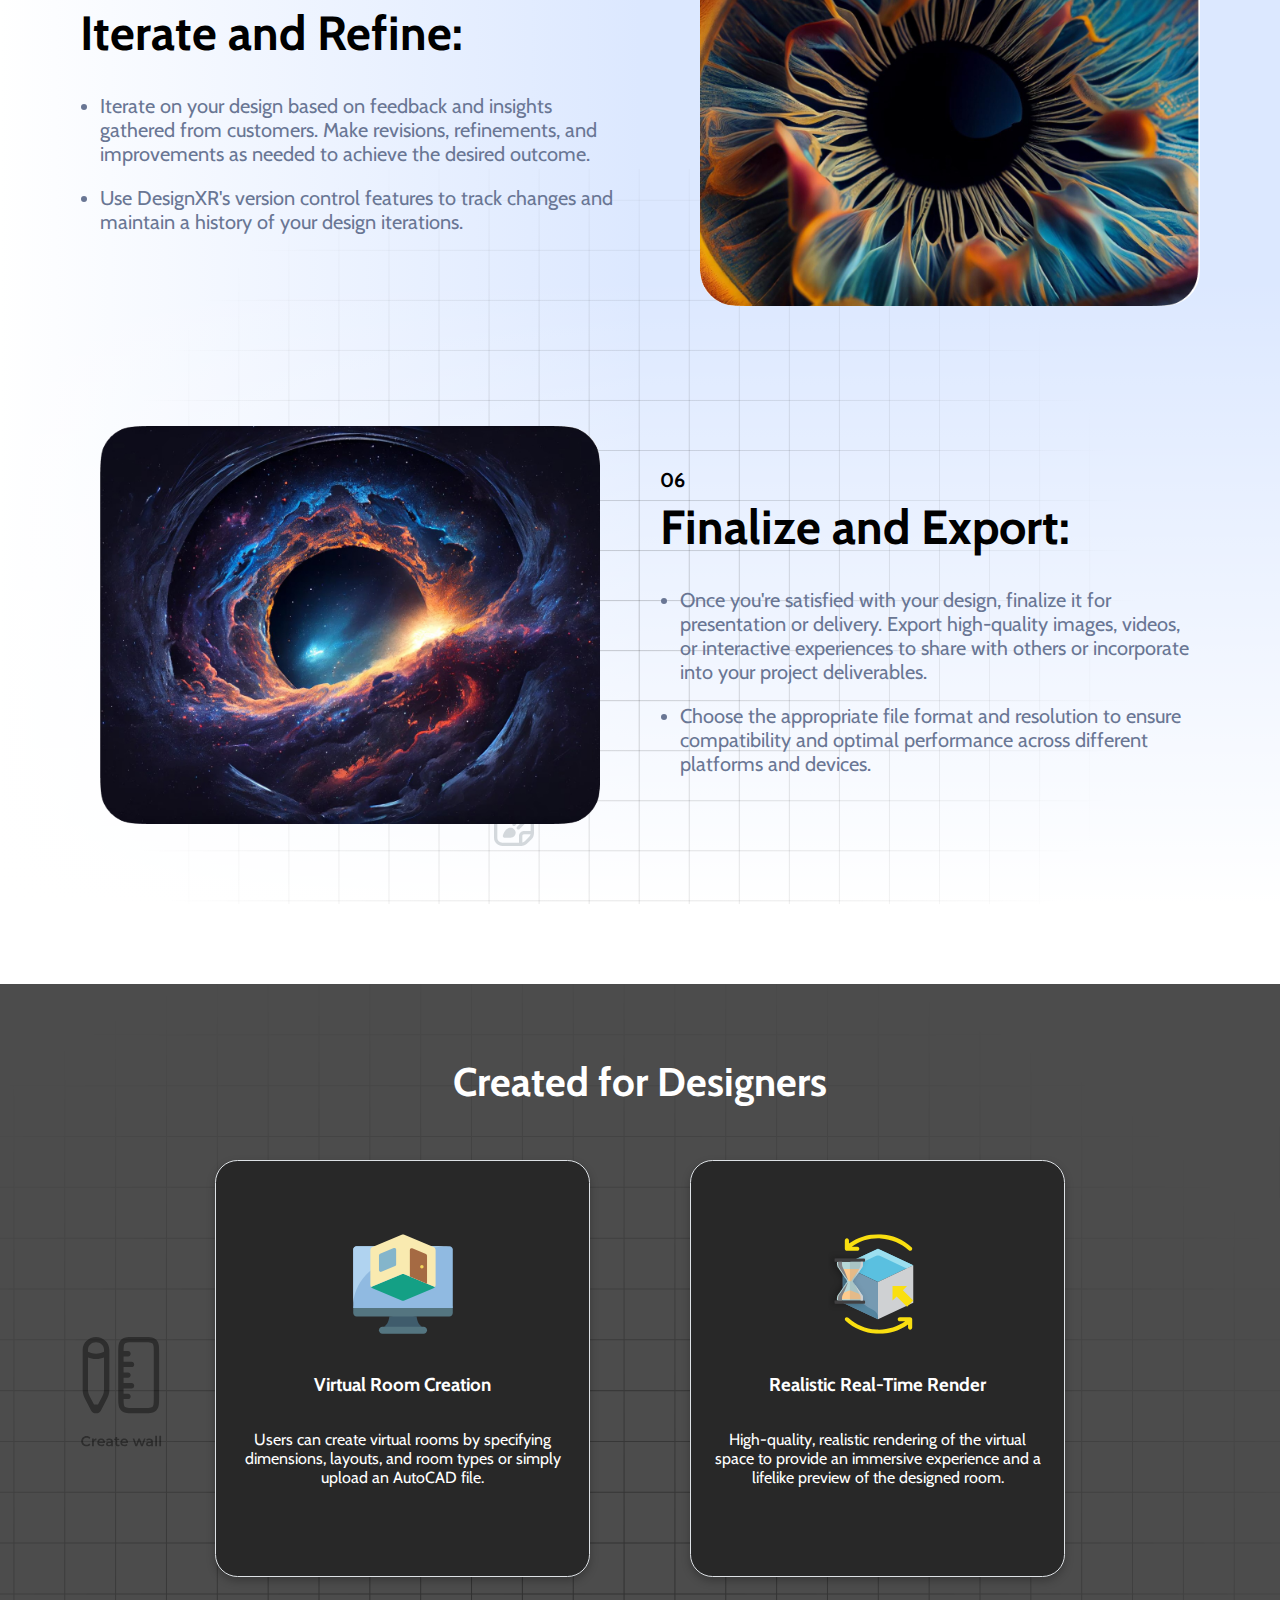
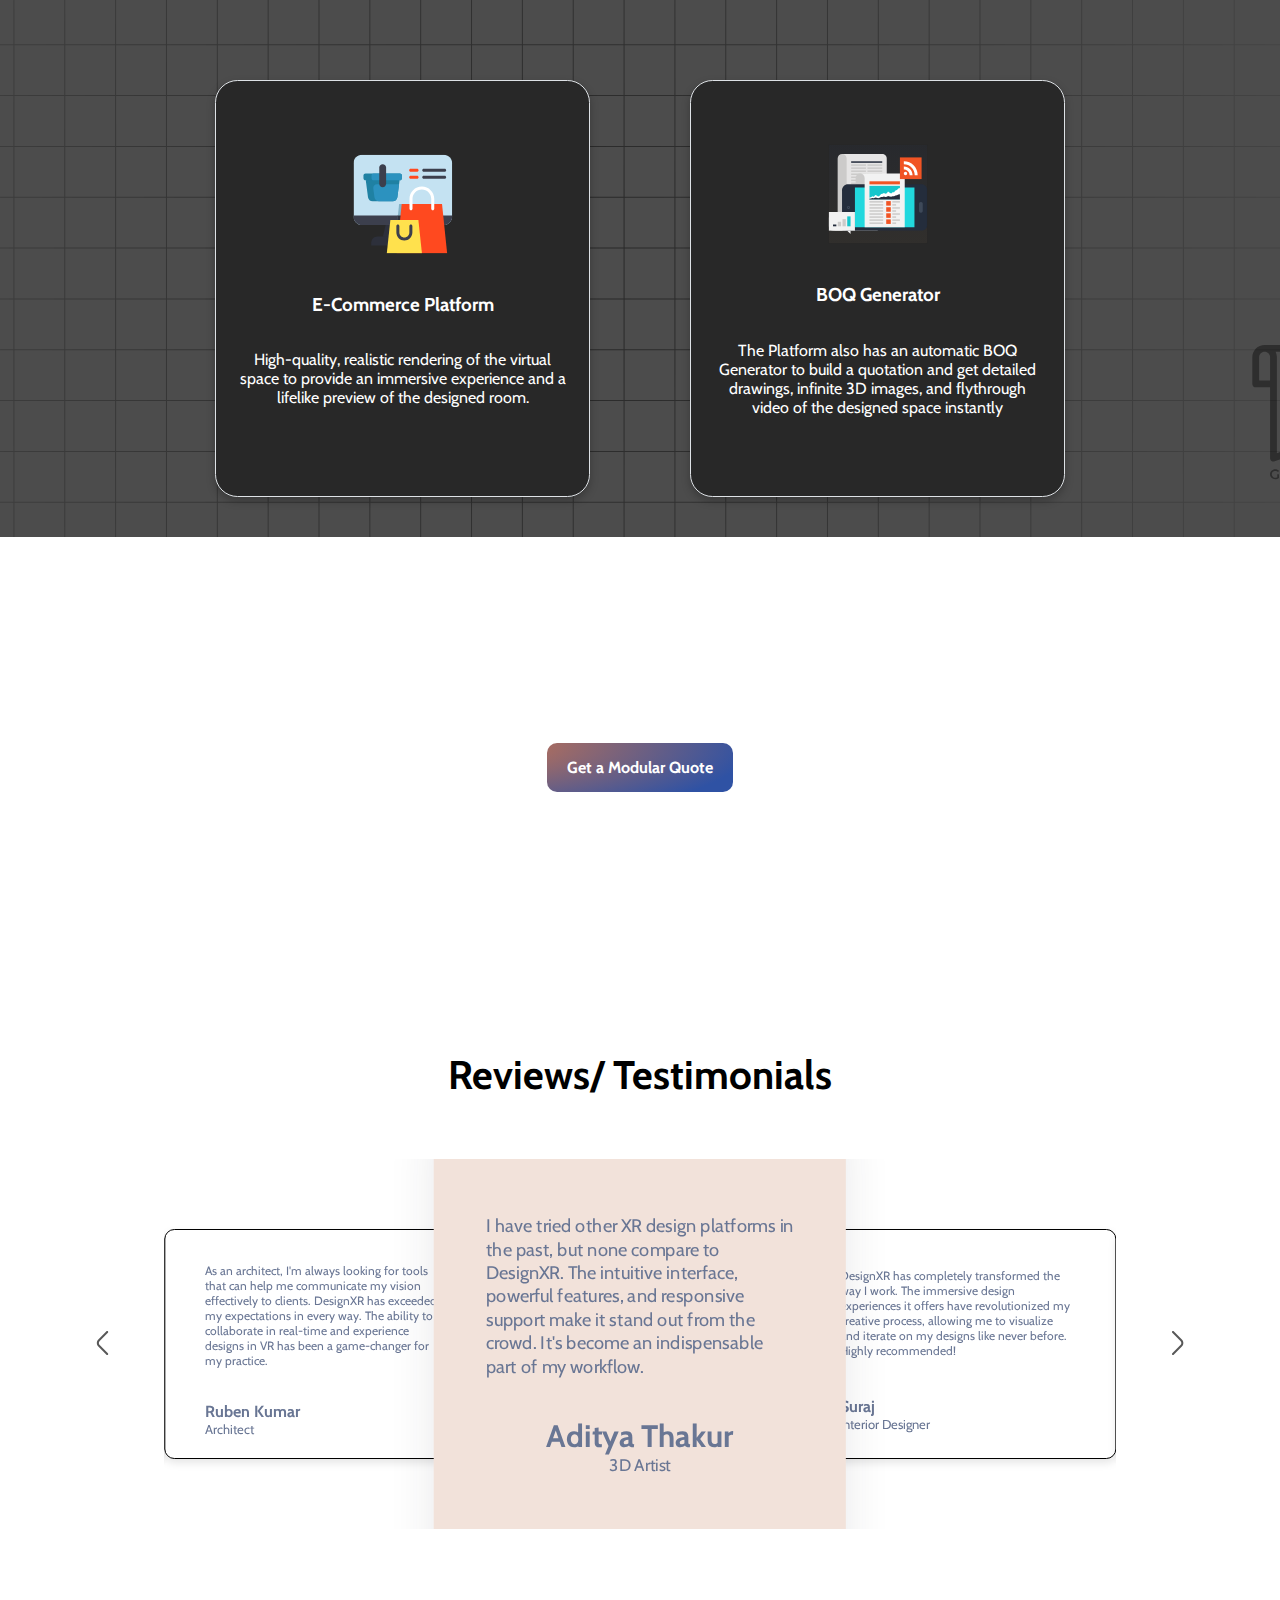
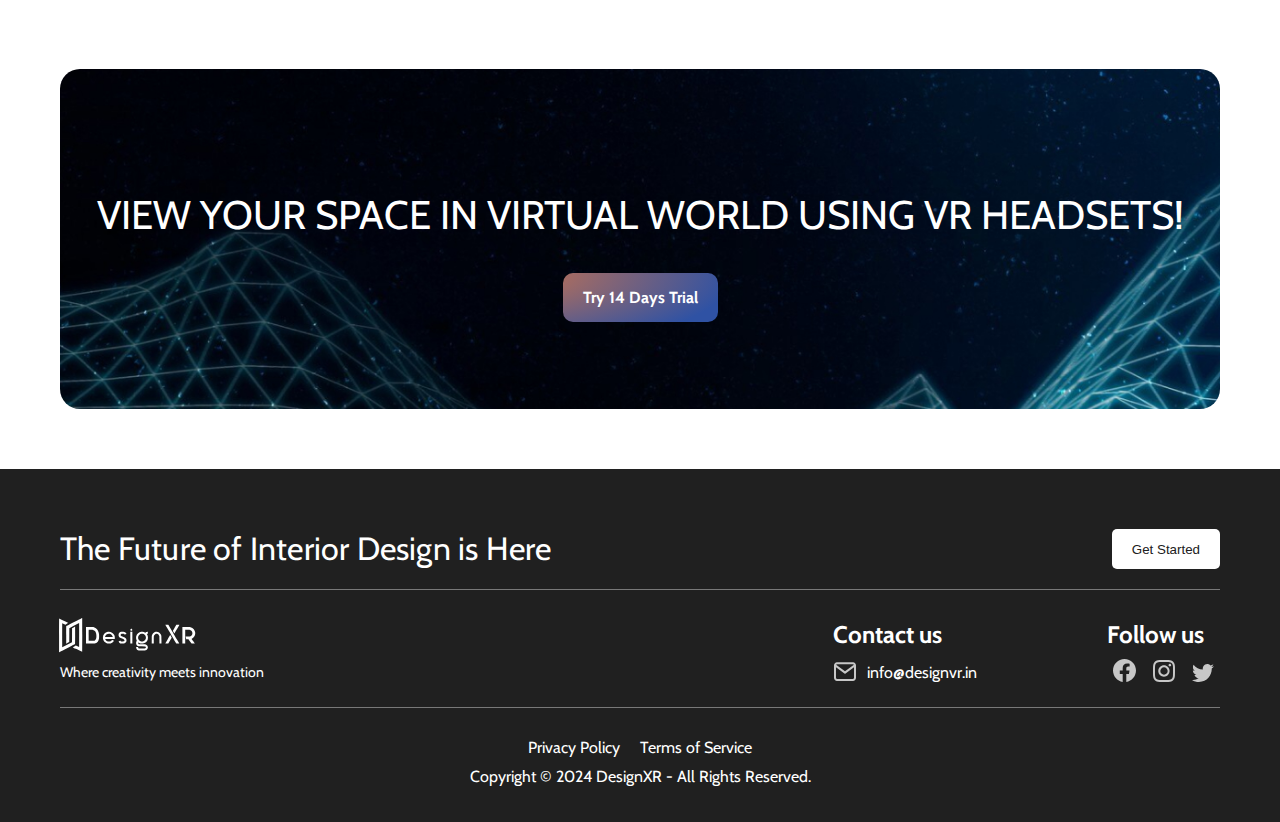
==== commit 476d7acd: "Responsiveness updated" ====
--- a/index.html
+++ b/index.html
@@ -2,7 +2,10 @@
 <html lang="en">
   <head>
     <meta charset="UTF-8" />
-    <meta name="viewport" content="width=device-width, initial-scale=1.0" />
+    <meta
+      name="viewport"
+      content="width=device-width, initial-scale=0.75, maximum-scale=1.0, user-scalable=no"
+    />
     <title>DesignXR</title>
     <link rel="preconnect" href="https://fonts.googleapis.com" />
     <link rel="preconnect" href="https://fonts.gstatic.com" crossorigin />
@@ -162,7 +165,7 @@
           </div>
         </div>
         <div class="feature-card-xl">
-          <div class="feature-card left content-1 xl">
+          <div class="feature-card left xl" id="content-1">
             <div class="feature-content">
               <div
                 class="vertical-scroll card-count syncscroll"
@@ -220,7 +223,7 @@
               <img src="assets/steps/step2.jpeg" alt="Step 2 - Image" />
             </div>
           </div>
-          <div class="feature-card right content-2 xl">
+          <div class="feature-card right xl" id="content-2">
             <div class="feature-content">
               <div
                 class="vertical-scroll card-count syncscroll"
@@ -276,7 +279,7 @@
               <img src="assets/steps/step4.jpeg" alt="Step 4 - Image" />
             </div>
           </div>
-          <div class="feature-card left content-3 xl">
+          <div class="feature-card left xl" id="content-3">
             <div class="feature-content">
               <div
                 class="vertical-scroll card-count syncscroll"
@@ -387,10 +390,10 @@
             <div class="carousel-inner">
               <div class="carousel-item">
                 <p class="carousel-item-comment">
-                  "DesignXR has completely transformed the way I work. The
+                  DesignXR has completely transformed the way I work. The
                   immersive design experiences it offers have revolutionized my
                   creative process, allowing me to visualize and iterate on my
-                  designs like never before. Highly recommended!"
+                  designs like never before. Highly recommended!
                 </p>
                 <div class="carousel-item-user">
                   <h3>Suraj</h3>
@@ -399,11 +402,11 @@
               </div>
               <div class="carousel-item">
                 <p class="carousel-item-comment">
-                  "As an architect, I'm always looking for tools that can help
-                  me communicate my vision effectively to clients. DesignXR has
+                  As an architect, I'm always looking for tools that can help me
+                  communicate my vision effectively to clients. DesignXR has
                   exceeded my expectations in every way. The ability to
                   collaborate in real-time and experience designs in VR has been
-                  a game-changer for my practice."
+                  a game-changer for my practice.
                 </p>
                 <div class="carousel-item-user">
                   <h3>Ruben Kumar</h3>
@@ -412,10 +415,10 @@
               </div>
               <div class="carousel-item">
                 <p class="carousel-item-comment">
-                  "I have tried other XR design platforms in the past, but none
+                  I have tried other XR design platforms in the past, but none
                   compare to DesignXR. The intuitive interface, powerful
                   features, and responsive support make it stand out from the
-                  crowd. It's become an indispensable part of my workflow."
+                  crowd. It's become an indispensable part of my workflow.
                 </p>
                 <div class="carousel-item-user">
                   <h3>Aditya Thakur</h3>
@@ -425,10 +428,10 @@
 
               <div class="carousel-item">
                 <p class="carousel-item-comment">
-                  "DesignXR has completely transformed the way I work. The
+                  DesignXR has completely transformed the way I work. The
                   immersive design experiences it offers have revolutionized my
                   creative process, allowing me to visualize and iterate on my
-                  designs like never before. Highly recommended!"
+                  designs like never before. Highly recommended!
                 </p>
                 <div class="carousel-item-user">
                   <h3>Suraj</h3>
@@ -437,11 +440,11 @@
               </div>
               <div class="carousel-item">
                 <p class="carousel-item-comment">
-                  "As an architect, I'm always looking for tools that can help
-                  me communicate my vision effectively to clients. DesignXR has
+                  As an architect, I'm always looking for tools that can help me
+                  communicate my vision effectively to clients. DesignXR has
                   exceeded my expectations in every way. The ability to
                   collaborate in real-time and experience designs in VR has been
-                  a game-changer for my practice."
+                  a game-changer for my practice.
                 </p>
                 <div class="carousel-item-user">
                   <h3>Ruben Kumar</h3>
@@ -450,10 +453,10 @@
               </div>
               <div class="carousel-item">
                 <p class="carousel-item-comment">
-                  "I have tried other XR design platforms in the past, but none
+                  I have tried other XR design platforms in the past, but none
                   compare to DesignXR. The intuitive interface, powerful
                   features, and responsive support make it stand out from the
-                  crowd. It's become an indispensable part of my workflow."
+                  crowd. It's become an indispensable part of my workflow.
                 </p>
                 <div class="carousel-item-user">
                   <h3>Aditya Thakur</h3>
@@ -463,10 +466,10 @@
 
               <div class="carousel-item">
                 <p class="carousel-item-comment">
-                  "DesignXR has completely transformed the way I work. The
+                  DesignXR has completely transformed the way I work. The
                   immersive design experiences it offers have revolutionized my
                   creative process, allowing me to visualize and iterate on my
-                  designs like never before. Highly recommended!"
+                  designs like never before. Highly recommended!
                 </p>
                 <div class="carousel-item-user">
                   <h3>Suraj</h3>
@@ -475,11 +478,11 @@
               </div>
               <div class="carousel-item">
                 <p class="carousel-item-comment">
-                  "As an architect, I'm always looking for tools that can help
-                  me communicate my vision effectively to clients. DesignXR has
+                  As an architect, I'm always looking for tools that can help me
+                  communicate my vision effectively to clients. DesignXR has
                   exceeded my expectations in every way. The ability to
                   collaborate in real-time and experience designs in VR has been
-                  a game-changer for my practice."
+                  a game-changer for my practice.
                 </p>
                 <div class="carousel-item-user">
                   <h3>Ruben Kumar</h3>
@@ -488,10 +491,10 @@
               </div>
               <div class="carousel-item">
                 <p class="carousel-item-comment">
-                  "I have tried other XR design platforms in the past, but none
+                  I have tried other XR design platforms in the past, but none
                   compare to DesignXR. The intuitive interface, powerful
                   features, and responsive support make it stand out from the
-                  crowd. It's become an indispensable part of my workflow."
+                  crowd. It's become an indispensable part of my workflow.
                 </p>
                 <div class="carousel-item-user">
                   <h3>Aditya Thakur</h3>
@@ -540,7 +543,7 @@
                 <a href="#"
                   ><img src="assets/icons/facebook.svg" alt="Facebook"
                 /></a>
-                <a href="#"
+                <a href="https://www.instagram.com/designxr.in"
                   ><img src="assets/icons/instagram.svg" alt="Instagram"
                 /></a>
                 <a href="#"
--- a/styles.css
+++ b/styles.css
@@ -5,7 +5,8 @@
   margin: 0;
   padding: 0;
   font-family: "Cabin", Arial, sans-serif;
-  min-width: 465px;
+  min-width: 540px;
+  scroll-behavior: smooth;
 }
 
 header {
@@ -162,11 +163,38 @@
 }
 
 .steps-section .feature-card-xl .feature-card {
-  display: flex;
+  display: none;
 }
 .steps-section .feature-card-l .feature-card {
-  display: none;
-}
+  display: flex;
+}
+
+/* 
+  ToDo: feature-card-xl to be published later 
+  Below section to be removed later
+*/
+
+.steps-section .feature-card-l {
+  display: flex;
+  flex-direction: column;
+}
+.steps-section .feature-card-l .feature-card {
+  display: flex;
+  flex: auto;
+}
+
+.steps-section .feature-card-l .feature-card.right {
+  flex-direction: row-reverse;
+  justify-content: space-between;
+}
+
+.steps-section .feature-card-l .feature-card img {
+  border-radius: 35px;
+  margin-left: 20px;
+  max-width: 500px;
+}
+
+/* Above section to be removed later */
 
 @media only screen and (max-width: 1400px) {
   .steps-section .feature-card-xl .feature-card {
@@ -209,7 +237,7 @@
   padding: 60px 0;
 }
 
-.steps-section .content-1 {
+.steps-section #content-1 {
   padding-top: 0;
 }
 
@@ -316,6 +344,10 @@
   margin-top: 80px;
   padding: 40px 10px;
   text-align: center;
+  display: flex;
+  flex-direction: column;
+  justify-content: center;
+  align-items: center;
 }
 
 .features-section .features-title {
@@ -326,14 +358,20 @@
 }
 
 .features-section .features-grid {
-  display: flex;
-  flex-wrap: wrap;
-  justify-content: center;
-  gap: 150px;
+  display: grid;
+  grid-template-columns: repeat(2, 375px);
+  grid-template-rows: repeat(auto-fit, 420px);
+  gap: 100px; /* Adds space between items */
   margin-top: 20px;
 }
 
-.features-section .feature-item {
+@media only screen and (max-width: 950px) {
+  .features-section .features-grid {
+    grid-template-columns: repeat(1, 375px);
+  }
+}
+
+.features-section .features-grid .feature-item {
   display: flex;
   flex-direction: column;
   justify-content: center;
@@ -404,6 +442,13 @@
 .carousel {
   text-align: center;
   padding: 20px;
+  display: none;
+}
+
+@media only screen and (min-width: 640px) {
+  .carousel {
+    display: block;
+  }
 }
 
 .carousel h2 {
@@ -646,3 +691,18 @@
   text-align: center;
   width: 100%;
 }
+
+@media (max-width: 600px) {
+  .footer .get-started-btn {
+    height: 60px;
+  }
+  .footer .footer-right {
+    display: flex;
+    flex-direction: column;
+    justify-content: center;
+    align-items: start;
+  }
+  .footer .contact-us {
+    margin-right: 0px;
+  }
+}
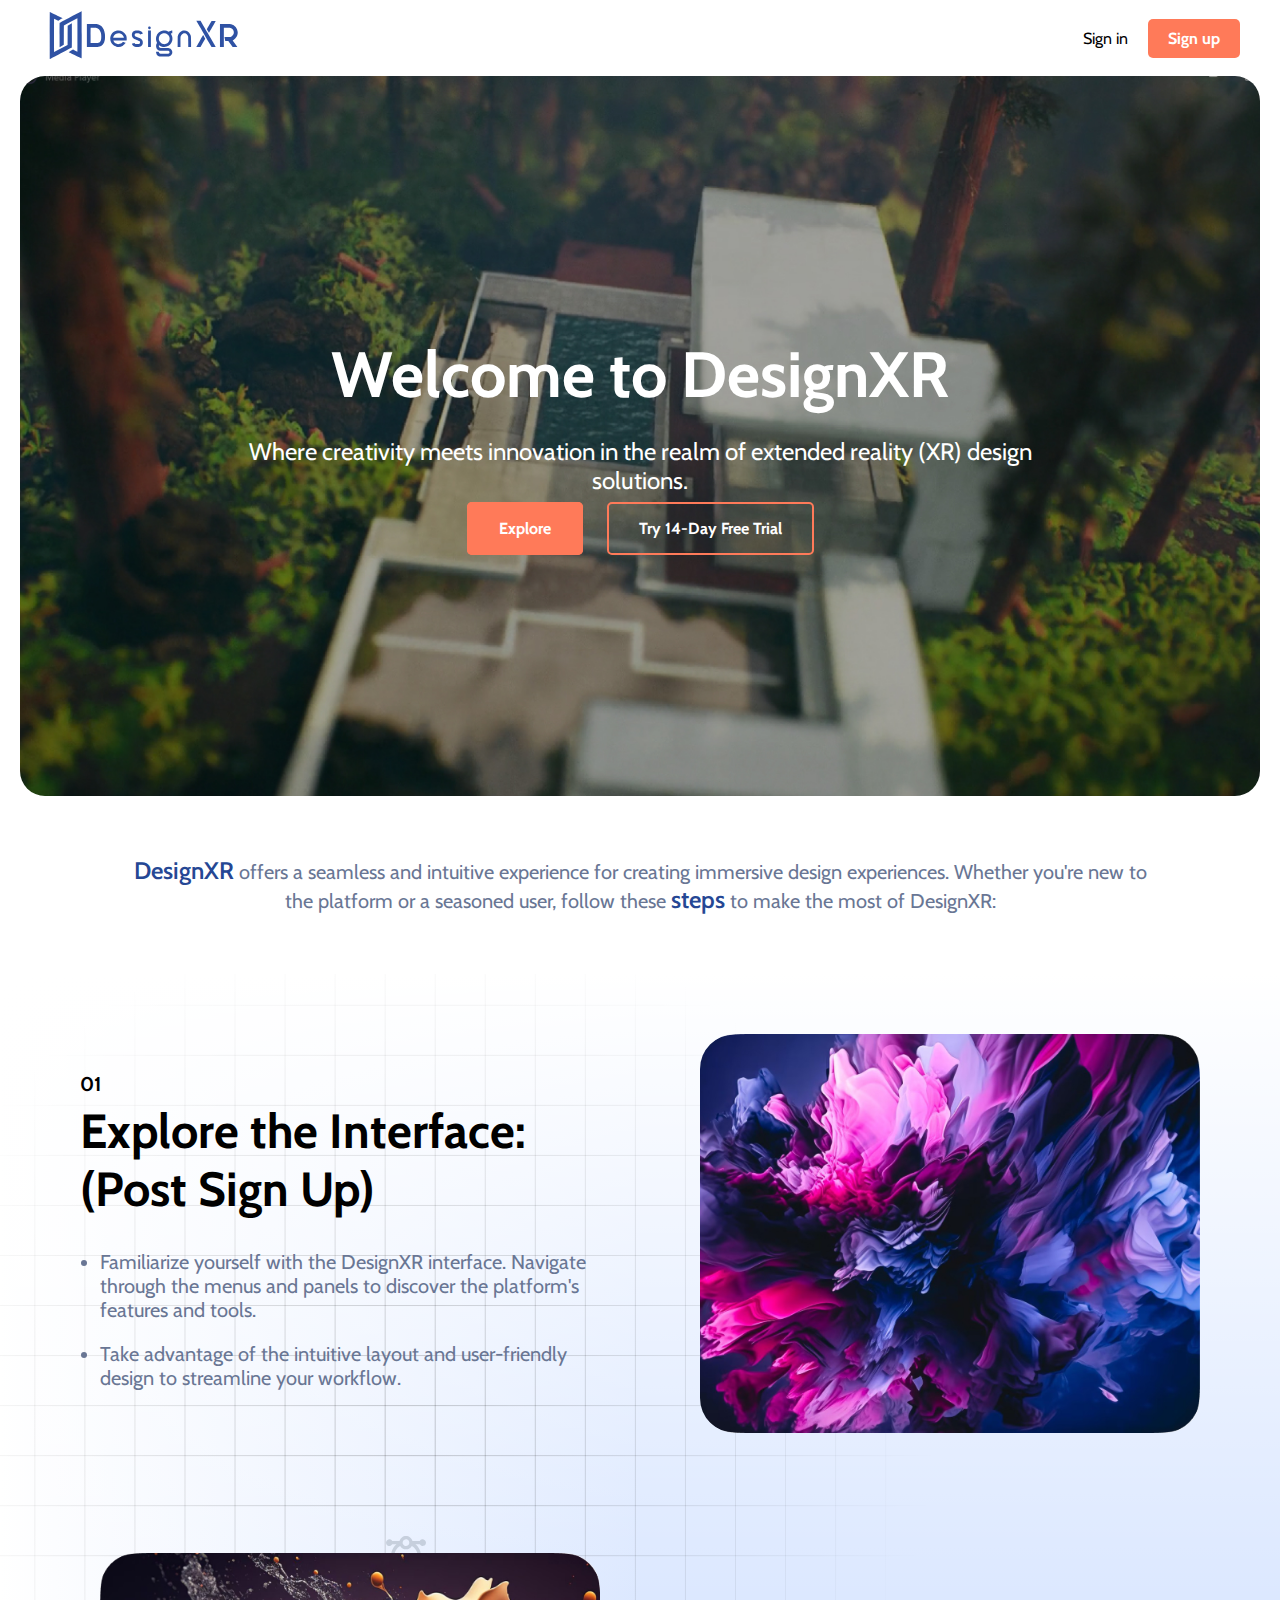
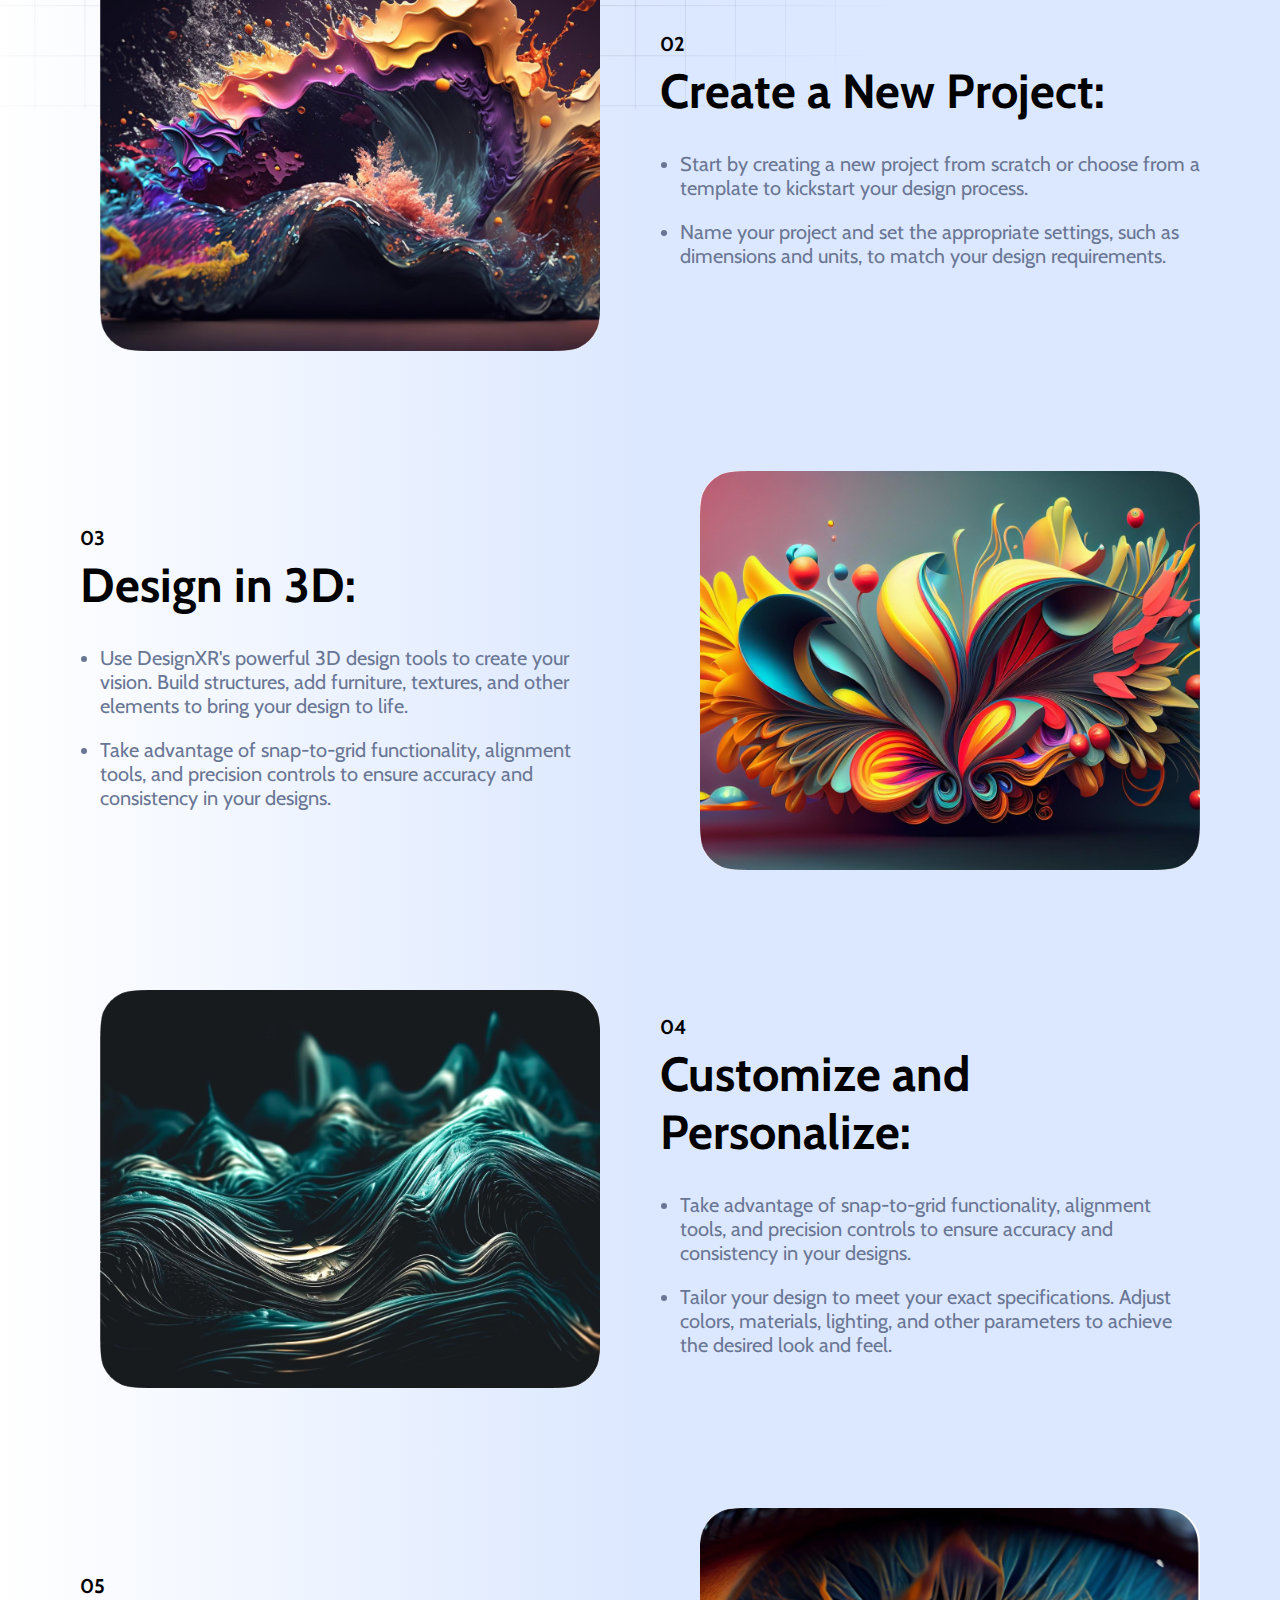
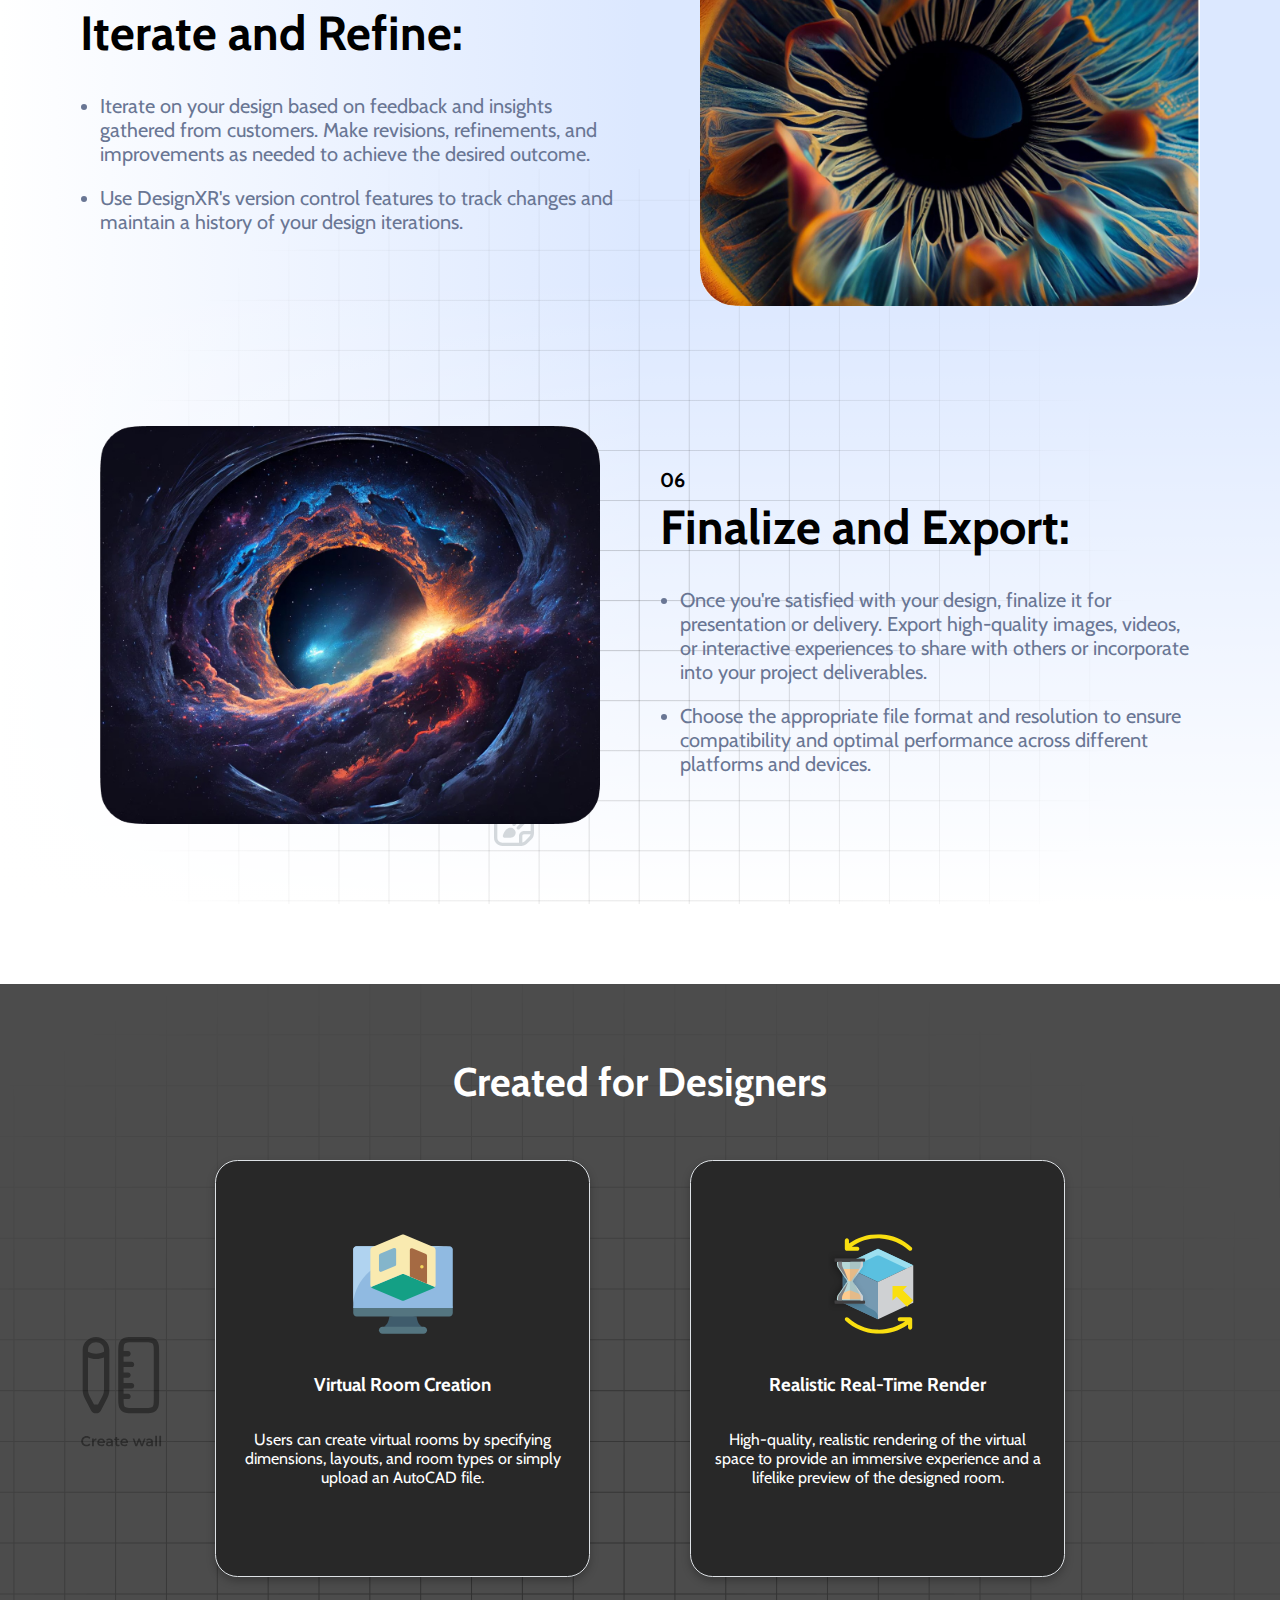
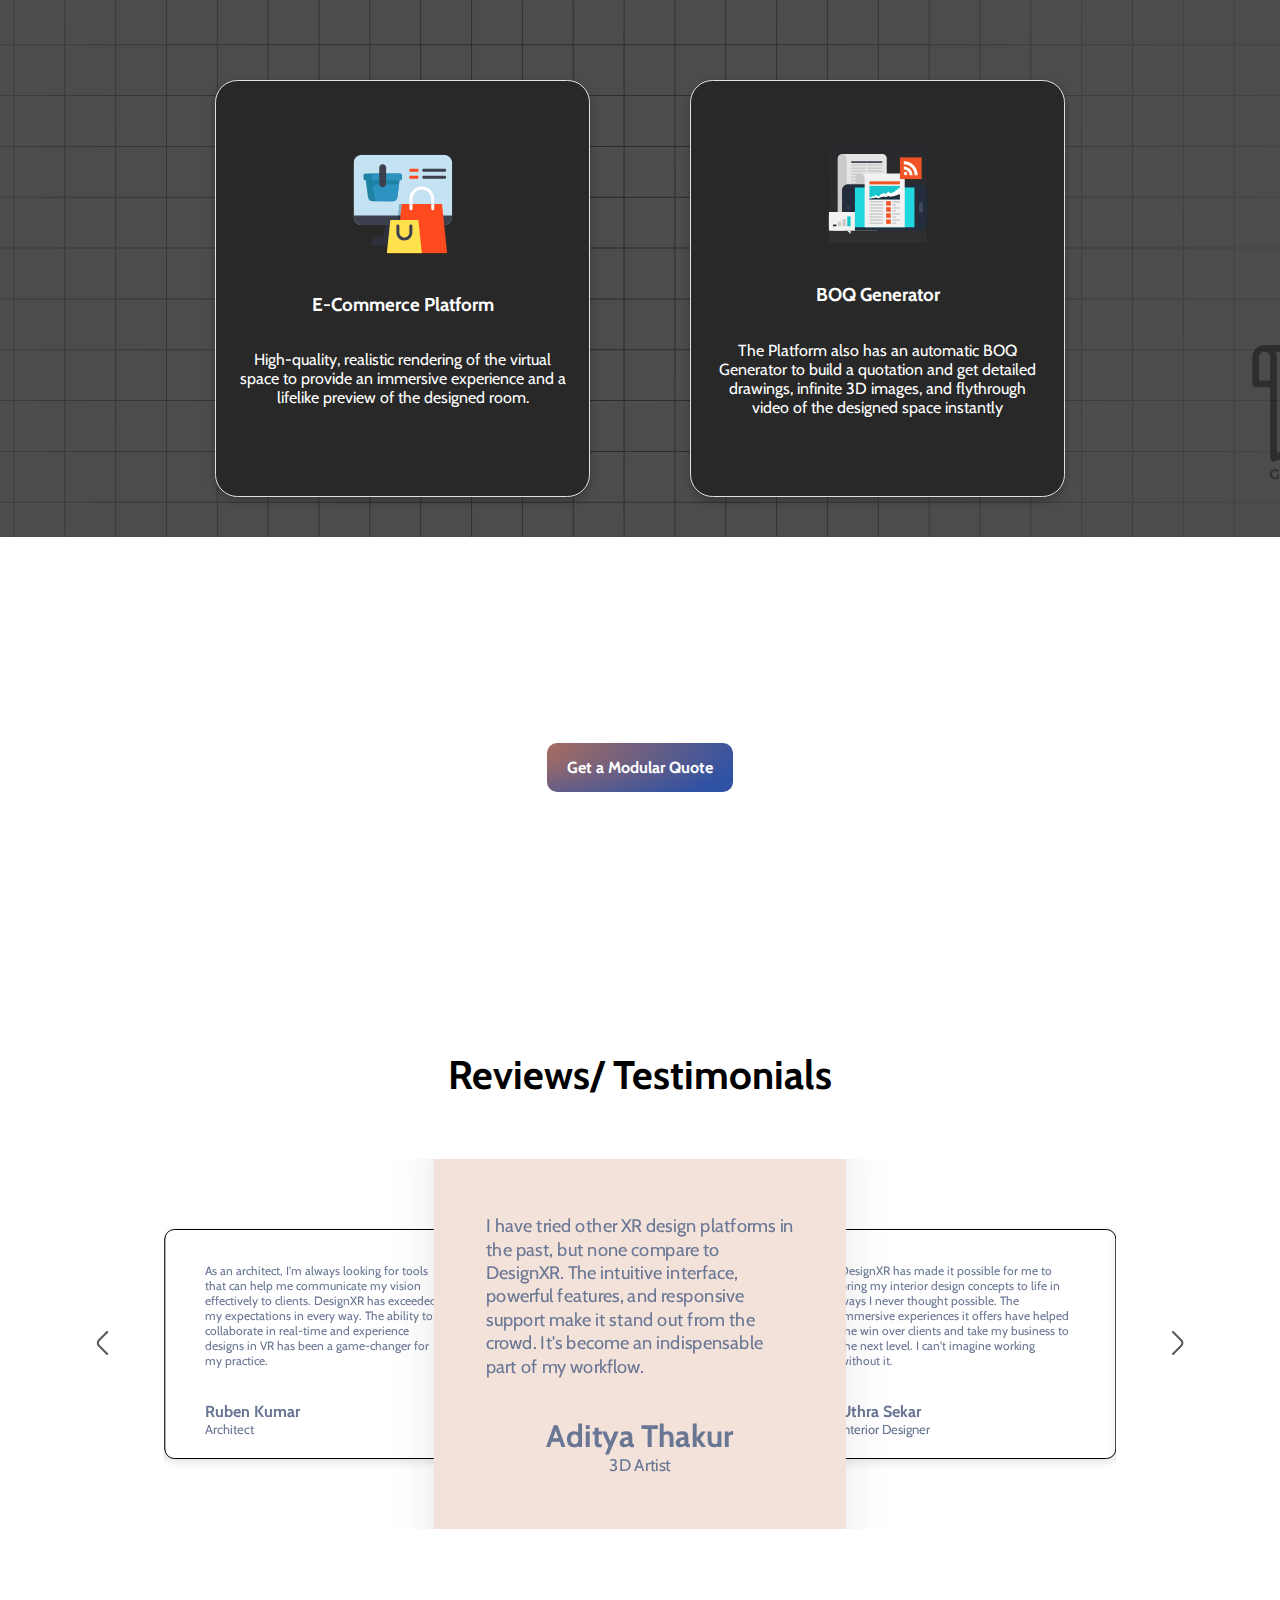
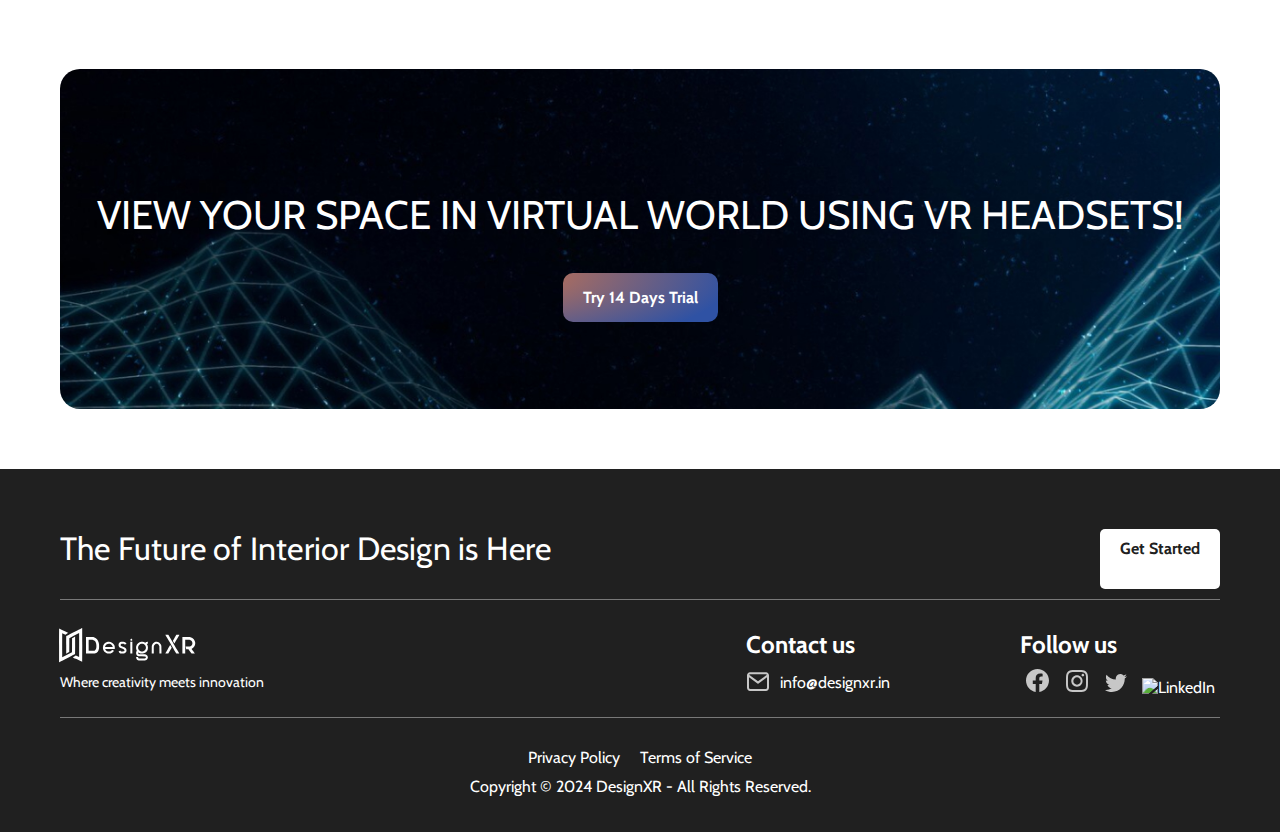
==== commit 858233d1: "Update index.html" ====
--- a/index.html
+++ b/index.html
@@ -7,6 +7,10 @@
       content="width=device-width, initial-scale=0.75, maximum-scale=1.0, user-scalable=no"
     />
     <title>DesignXR</title>
+
+    <!-- Favicon Links -->
+    <link rel="icon" type="image/svg+xml" href="assets/logo-white-bg.svg" />
+
     <link rel="preconnect" href="https://fonts.googleapis.com" />
     <link rel="preconnect" href="https://fonts.gstatic.com" crossorigin />
     <link
@@ -20,8 +24,12 @@
       <nav class="navbar">
         <div class="logo"><img src="assets/logo.svg" /></div>
         <div class="nav-links">
-          <a href="#" style="font-weight: 300">Sign in</a>
-          <a href="#" class="signup-btn">Sign up</a>
+          <a href="https://app.designxr.in/signin" style="font-weight: 300"
+            >Sign in</a
+          >
+          <a href="https://app.designxr.in/signup" class="signup-btn"
+            >Sign up</a
+          >
         </div>
       </nav>
       <div class="hero-section">
@@ -33,7 +41,11 @@
           </p>
           <div class="hero-buttons">
             <a class="cta-button" href="#steps">Explore</a>
-            <button class="cta-button secondary">Try 14-Day Free Trial</button>
+            <a
+              href="https://app.designxr.in/signup"
+              class="cta-button secondary"
+              >Try 14-Day Free Trial</a
+            >
           </div>
         </div>
       </div>
@@ -428,79 +440,71 @@
 
               <div class="carousel-item">
                 <p class="carousel-item-comment">
-                  DesignXR has completely transformed the way I work. The
-                  immersive design experiences it offers have revolutionized my
-                  creative process, allowing me to visualize and iterate on my
-                  designs like never before. Highly recommended!
-                </p>
-                <div class="carousel-item-user">
-                  <h3>Suraj</h3>
+                  DesignXR has made it possible for me to bring my interior
+                  design concepts to life in ways I never thought possible. The
+                  immersive experiences it offers have helped me win over
+                  clients and take my business to the next level. I can't
+                  imagine working without it.
+                </p>
+                <div class="carousel-item-user">
+                  <h3>Uthra Sekar</h3>
                   <p>Interior Designer</p>
                 </div>
               </div>
               <div class="carousel-item">
                 <p class="carousel-item-comment">
-                  As an architect, I'm always looking for tools that can help me
-                  communicate my vision effectively to clients. DesignXR has
-                  exceeded my expectations in every way. The ability to
-                  collaborate in real-time and experience designs in VR has been
-                  a game-changer for my practice.
-                </p>
-                <div class="carousel-item-user">
-                  <h3>Ruben Kumar</h3>
+                  I was skeptical about using DesignXR for my design projects,
+                  but DesignXR has converted me into a believer. The platform is
+                  incredibly user-friendly, and the results speak for
+                  themselves. My clients are blown away by the immersive
+                  experiences we can create together.
+                </p>
+                <div class="carousel-item-user">
+                  <h3>Gopi</h3>
                   <p>Architect</p>
                 </div>
               </div>
               <div class="carousel-item">
                 <p class="carousel-item-comment">
-                  I have tried other XR design platforms in the past, but none
-                  compare to DesignXR. The intuitive interface, powerful
-                  features, and responsive support make it stand out from the
-                  crowd. It's become an indispensable part of my workflow.
-                </p>
-                <div class="carousel-item-user">
-                  <h3>Aditya Thakur</h3>
-                  <p>3D Artist</p>
-                </div>
-              </div>
-
-              <div class="carousel-item">
-                <p class="carousel-item-comment">
-                  DesignXR has completely transformed the way I work. The
-                  immersive design experiences it offers have revolutionized my
-                  creative process, allowing me to visualize and iterate on my
-                  designs like never before. Highly recommended!
-                </p>
-                <div class="carousel-item-user">
-                  <h3>Suraj</h3>
-                  <p>Interior Designer</p>
-                </div>
-              </div>
-              <div class="carousel-item">
-                <p class="carousel-item-comment">
-                  As an architect, I'm always looking for tools that can help me
-                  communicate my vision effectively to clients. DesignXR has
-                  exceeded my expectations in every way. The ability to
-                  collaborate in real-time and experience designs in VR has been
-                  a game-changer for my practice.
-                </p>
-                <div class="carousel-item-user">
-                  <h3>Ruben Kumar</h3>
-                  <p>Architect</p>
-                </div>
-              </div>
-              <div class="carousel-item">
-                <p class="carousel-item-comment">
-                  I have tried other XR design platforms in the past, but none
-                  compare to DesignXR. The intuitive interface, powerful
-                  features, and responsive support make it stand out from the
-                  crowd. It's become an indispensable part of my workflow.
-                </p>
-                <div class="carousel-item-user">
-                  <h3>Aditya Thakur</h3>
-                  <p>3D Artist</p>
-                </div>
-              </div>
+                  DesignXR has been a game-changer for our design team. The
+                  ability to collaborate seamlessly in a virtual environment has
+                  improved our efficiency and productivity, resulting in better
+                  designs and happier clients. I can't imagine going back to our
+                  old way of working.
+                </p>
+                <div class="carousel-item-user">
+                  <h3>Pradeep</h3>
+                  <p>Designer</p>
+                </div>
+              </div>
+
+              <div class="carousel-item">
+                <p class="carousel-item-comment">
+                  I've been using DesignXR to collaborate with clients remotely,
+                  and it's been a game-changer. The ability to walk them through
+                  designs in VR has helped bridge the gap between our visions
+                  and ensure we're on the same page every step of the way. It's
+                  been a game-changer for my business.
+                </p>
+                <div class="carousel-item-user">
+                  <h3>Dhaval Dhatar</h3>
+                  <p>Freelance Designer</p>
+                </div>
+              </div>
+              <div class="carousel-item">
+                <p class="carousel-item-comment">
+                  DesignXR has exceeded my expectations in every way. The
+                  platform is intuitive, powerful, and versatile, allowing me to
+                  create immersive experiences that truly bring my designs to
+                  life. It's become an indispensable tool in my creative
+                  arsenal.
+                </p>
+                <div class="carousel-item-user">
+                  <h3>Pranoj P</h3>
+                  <p>UX/UI Designer</p>
+                </div>
+              </div>
+
               <!-- Add more carousel items as needed -->
             </div>
           </div>
@@ -511,14 +515,20 @@
       </section>
       <section class="future-banner-section">
         <h2>VIEW YOUR SPACE IN VIRTUAL WORLD USING VR HEADSETS!</h2>
-        <a href="#" class="cta-button">Try 14 Days Trial</a>
+        <a href="https://app.designxr.in/signup" class="cta-button"
+          >Try 14 Days Trial</a
+        >
       </section>
     </main>
     <footer class="footer">
       <div class="footer-content">
         <div class="footer-top">
           <div>The Future of Interior Design is Here</div>
-          <button class="get-started-btn">Get Started</button>
+          <a
+            href="https://app.designxr.in/signup"
+            class="get-started-btn cta-button"
+            >Get Started</a
+          >
         </div>
         <div class="footer-middle">
           <div class="footer-left">
@@ -534,20 +544,23 @@
               <h3>Contact us</h3>
               <div class="contact-mail">
                 <img src="assets/icons/mail.svg" alt="Mail" />
-                <a href="mailto:info@designvr.in">info@designvr.in</a><br />
+                <a href="mailto:info@designvr.in">info@designxr.in</a><br />
               </div>
             </div>
             <div class="follow-us">
               <h3>Follow us</h3>
               <div class="social-icons">
-                <a href="#"
+                <a href="https://www.facebook.com/designxr.in"
                   ><img src="assets/icons/facebook.svg" alt="Facebook"
                 /></a>
                 <a href="https://www.instagram.com/designxr.in"
                   ><img src="assets/icons/instagram.svg" alt="Instagram"
                 /></a>
-                <a href="#"
+                <a href="https://x.com/designxrin"
                   ><img src="assets/icons/twitter.svg" alt="Twitter"
+                /></a>
+                <a href="https://www.linkedin.com/company/design-xr/"
+                  ><img src="assets/icons/linkedin.svg" alt="LinkedIn"
                 /></a>
               </div>
             </div>
